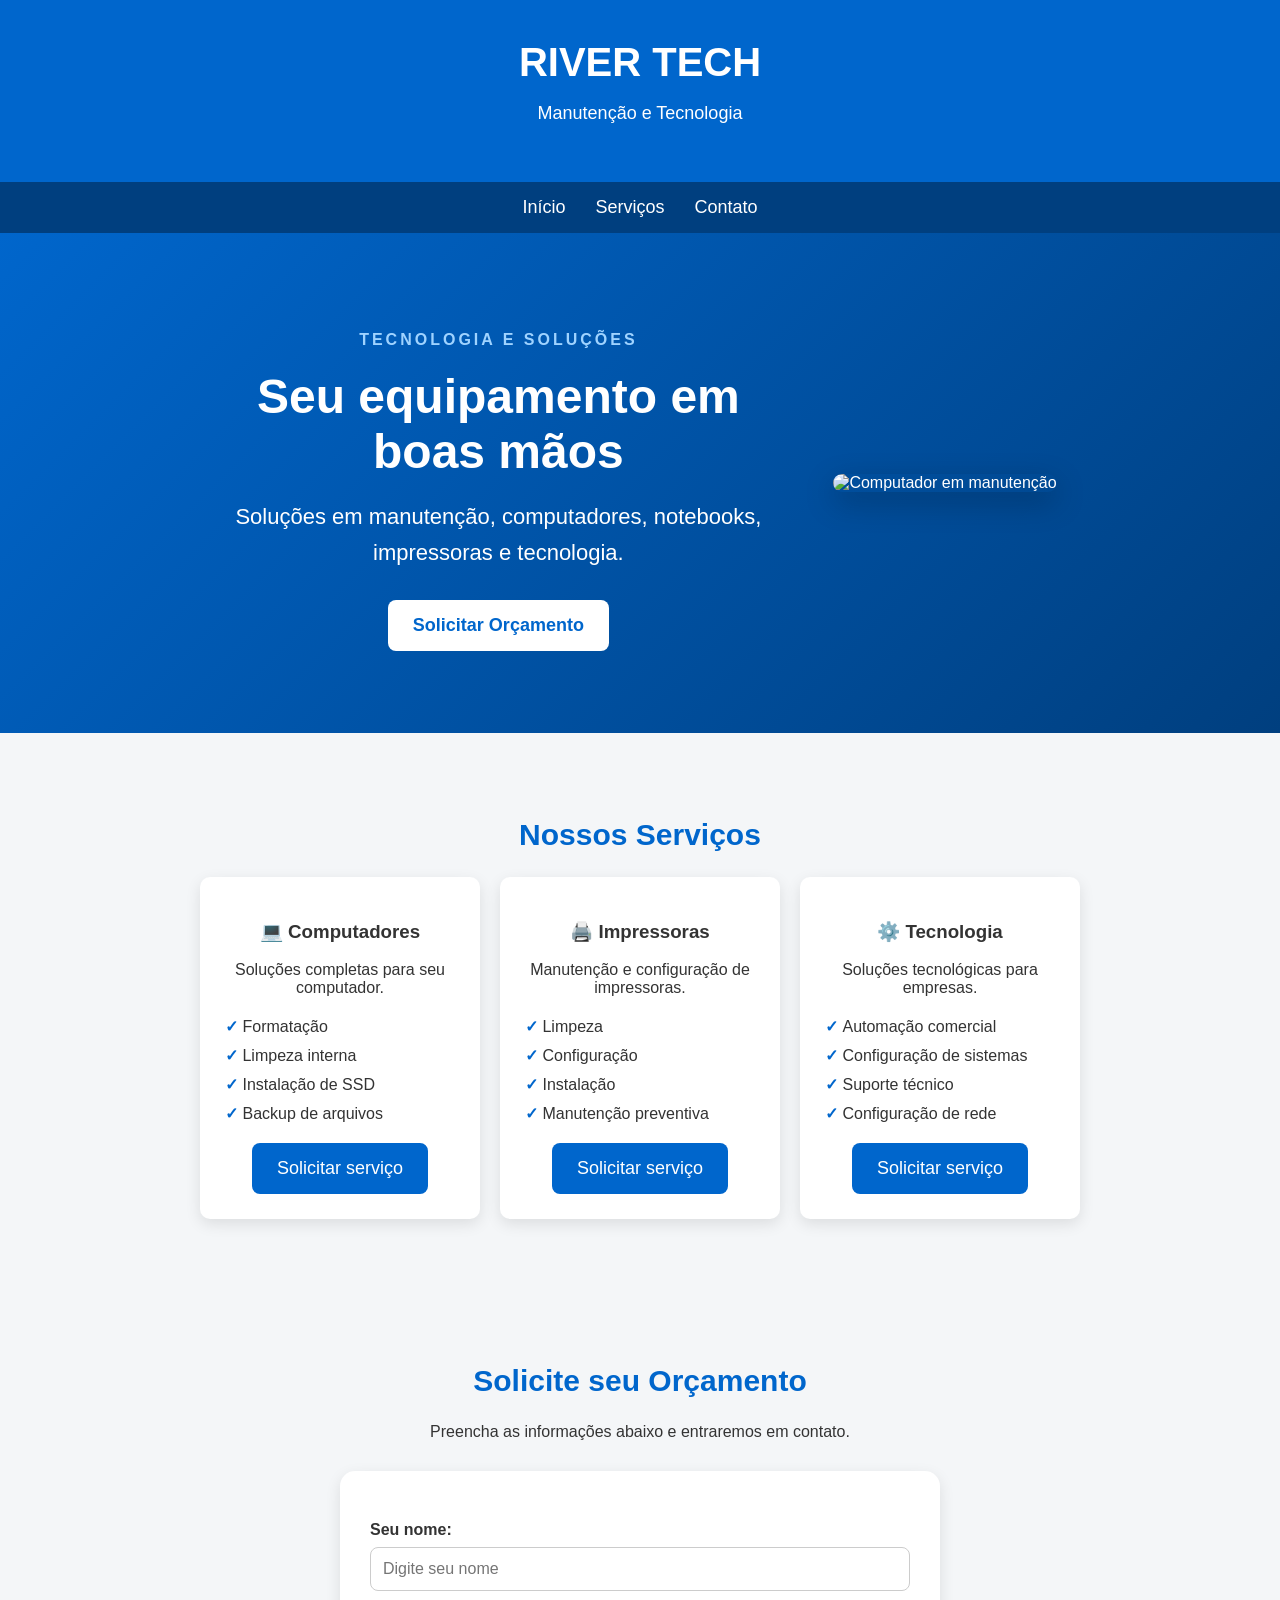
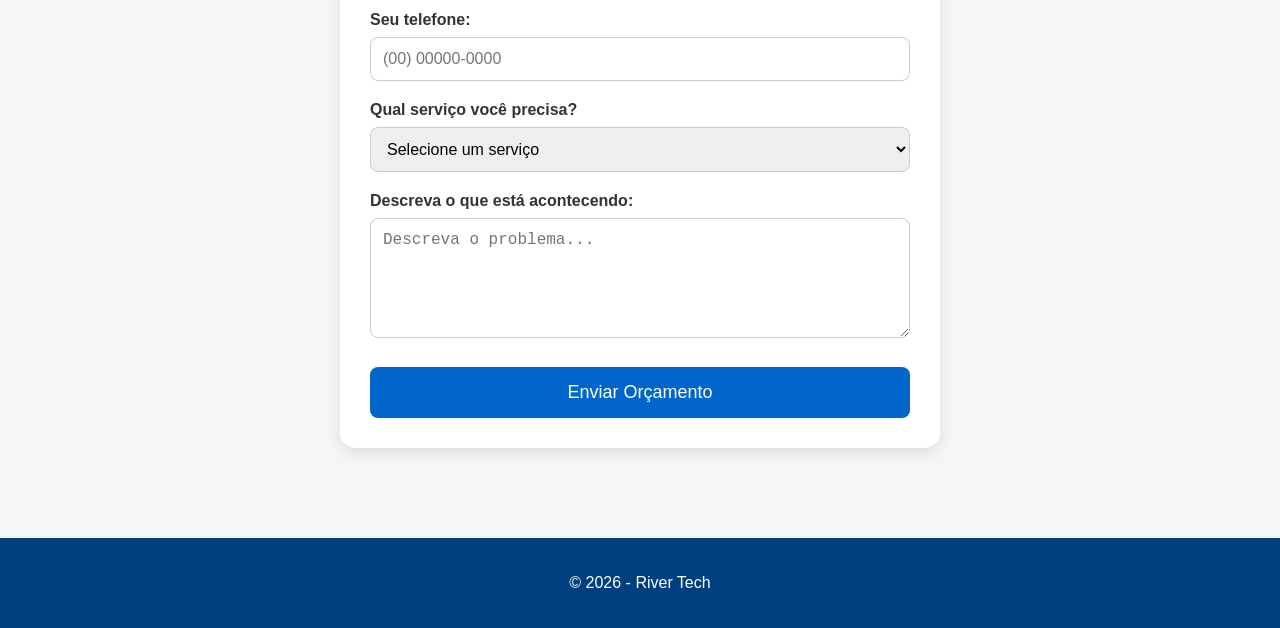
==== index.html @ b20f251e "Add files via upload" ====
<!DOCTYPE html>
<html lang="pt-BR">

<head>

    <meta charset="UTF-8">

    <meta
        name="viewport"
        content="width=device-width, initial-scale=1.0"
    >

    <title>River Tech</title>

    <link rel="stylesheet" href="style.css">

</head>


<body>


    <!-- =========================
         CABEÇALHO
    ========================== -->

    <header>

        <h1>RIVER TECH</h1>

        <p>Manutenção e Tecnologia</p>

    </header>


    <!-- =========================
         MENU
    ========================== -->

    <nav>

        <button
            id="botaoMenu"
            class="botao-menu"
            aria-label="Abrir ou fechar menu"
            aria-expanded="false"
        >

            <span></span>
            <span></span>
            <span></span>

        </button>


        <div
            id="linksMenu"
            class="links-menu"
        >

            <a href="#inicio">
                Início
            </a>

            <a href="#servicos">
                Serviços
            </a>

            <a href="#contato">
                Contato
            </a>

        </div>

    </nav>


    <!-- =========================
         CONTEÚDO PRINCIPAL
    ========================== -->

    <main>


        <!-- =========================
             SEÇÃO INICIAL
        ========================== -->

        <section
            id="inicio"
            class="hero"
        >

            <div class="hero-conteudo">


                <!-- TEXTO -->

                <div class="hero-texto-area">

                    <p class="destaque">

                        TECNOLOGIA E SOLUÇÕES

                    </p>


                    <h2>

                        Seu equipamento em boas mãos

                    </h2>


                    <p class="hero-texto">

                        Soluções em manutenção,
                        computadores, notebooks,
                        impressoras e tecnologia.

                    </p>


                    <button
                        onclick="irParaOrcamento()"
                    >

                        Solicitar Orçamento

                    </button>

                </div>


                <!-- IMAGEM -->

                <div class="hero-imagem">

                    <img
                        src="imagens/computador.jpg"
                        alt="Computador em manutenção"
                    >

                </div>


            </div>

        </section>


        <!-- =========================
             SERVIÇOS
        ========================== -->

        <section id="servicos">

            <h2>Nossos Serviços</h2>


            <div class="servicos">


                <!-- COMPUTADORES -->

                <div class="card animar atraso-1">

    <h3>
        💻 Computadores
    </h3>

    <p>
        Soluções completas para seu computador.
    </p>


    <ul class="lista-servicos">

        <li>Formatação</li>

        <li>Limpeza interna</li>

        <li>Instalação de SSD</li>

        <li>Backup de arquivos</li>

    </ul>


    <button onclick="selecionarServico('Manutenção de Computador')">

        Solicitar serviço

    </button>

</div>


                <!-- IMPRESSORAS -->

                <div class="card animar atraso-2">

    <h3>
        🖨️ Impressoras
    </h3>

    <p>
        Manutenção e configuração de impressoras.
    </p>


    <ul class="lista-servicos">

        <li>Limpeza</li>

        <li>Configuração</li>

        <li>Instalação</li>

        <li>Manutenção preventiva</li>

    </ul>


    <button onclick="selecionarServico('Manutenção de Impressora')">

        Solicitar serviço

    </button>

</div>


                <!-- TECNOLOGIA -->

               <div class="card animar atraso-3">

    <h3>
        ⚙️ Tecnologia
    </h3>

    <p>
        Soluções tecnológicas para empresas.
    </p>


    <ul class="lista-servicos">

        <li>Automação comercial</li>

        <li>Configuração de sistemas</li>

        <li>Suporte técnico</li>

        <li>Configuração de rede</li>

    </ul>


    <button onclick="selecionarServico('Outro')">

        Solicitar serviço

    </button>

</div>


        </section>


        <!-- =========================
             FORMULÁRIO DE ORÇAMENTO
        ========================== -->

        <section id="contato">


            <h2>

                Solicite seu Orçamento

            </h2>


            <p>

                Preencha as informações abaixo
                e entraremos em contato.

            </p>


            <form id="formularioOrcamento">


                <!-- NOME -->

                <label for="nome">

                    Seu nome:

                </label>


                <input
                    type="text"
                    id="nome"
                    name="nome"
                    placeholder="Digite seu nome"
                    required
                >


                <!-- TELEFONE -->

                <label for="telefone">

                    Seu telefone:

                </label>


                <input
                    type="tel"
                    id="telefone"
                    name="telefone"
                    placeholder="(00) 00000-0000"
                    required
                >


                <!-- SERVIÇO -->

                <label for="servico">

                    Qual serviço você precisa?

                </label>


                <select
                    id="servico"
                    name="servico"
                    required
                >

                    <option value="">

                        Selecione um serviço

                    </option>

                    <option>

                        Manutenção de Computador

                    </option>

                    <option>

                        Manutenção de Notebook

                    </option>

                    <option>

                        Manutenção de Impressora

                    </option>

                    <option>

                        Formatação

                    </option>

                    <option>

                        Outro

                    </option>

                </select>


                <!-- DESCRIÇÃO -->

                <label for="problema">

                    Descreva o que está acontecendo:

                </label>


                <textarea
                    id="problema"
                    name="problema"
                    placeholder="Descreva o problema..."
                    required
                ></textarea>


                <!-- BOTÃO -->

                <button type="submit">

                    Enviar Orçamento

                </button>


            </form>


            <!-- RESULTADO -->

            <div id="resultadoFormulario"></div>


        </section>


    </main>


    <!-- =========================
         RODAPÉ
    ========================== -->

    <footer>

        <p>

            © 2026 - River Tech

        </p>

    </footer>


    <!-- JAVASCRIPT -->

    <script src="script.js"></script>


</body>

</html>
---- style.css ----
/* =========================
   CONFIGURAÇÕES GERAIS
========================= */

* {
    box-sizing: border-box;
}


html {
    scroll-behavior: smooth;
}


body {
    margin: 0;

    font-family: Arial, sans-serif;

    background-color: #f4f6f8;

    color: #333;

    text-align: center;
}


/* =========================
   CABEÇALHO
========================= */

header {

    background-color: #0066cc;

    color: white;

    padding: 40px 20px;

}


header h1 {

    margin: 0;

    font-size: 40px;

}


header p {

    font-size: 18px;

}


/* =========================
   MENU
========================= */

nav {

    background-color: #003f7f;

    padding: 15px;

}


.links-menu {

    display: flex;

    justify-content: center;

    gap: 30px;

}


nav a {

    color: white;

    text-decoration: none;

    font-size: 18px;

}


nav a:hover {

    color: #9fd3ff;

}


/* BOTÃO DO MENU HAMBÚRGUER */

.botao-menu {

    display: none;

    background: transparent;

    border: none;

    cursor: pointer;

    padding: 10px;

}


/* TRÊS LINHAS DO MENU */

.botao-menu span {

    display: block;

    width: 30px;

    height: 3px;

    background-color: white;

    margin: 6px 0;

    transition: 0.3s;

}


/* =========================
   HERO - ÁREA INICIAL
========================= */

.hero {

    min-height: 500px;

    display: flex;

    align-items: center;

    justify-content: center;

    background: linear-gradient(
        135deg,
        #0066cc,
        #003f7f
    );

    color: white;

    padding: 60px 20px;

}


.hero-conteudo {

    width: 100%;

    max-width: 1100px;

    display: flex;

    align-items: center;

    justify-content: center;

    gap: 60px;

}


.hero-texto-area {

    max-width: 550px;

}


/* TEXTO PEQUENO */

.destaque {

    color: #9fd3ff;

    font-weight: bold;

    letter-spacing: 3px;

}


/* TÍTULO PRINCIPAL */

.hero h2 {

    color: white;

    font-size: 48px;

    margin: 20px 0;

}


/* DESCRIÇÃO */

.hero-texto {

    font-size: 22px;

    max-width: 600px;

    margin: 20px auto 30px;

    line-height: 1.6;

}


/* IMAGEM */

.hero-imagem img {

    width: 100%;

    max-width: 450px;

    border-radius: 20px;

    box-shadow: 0 10px 30px rgba(0,0,0,0.25);

}


/* =========================
   BOTÕES
========================= */

button {

    background-color: #0066cc;

    color: white;

    border: none;

    padding: 15px 25px;

    border-radius: 8px;

    font-size: 18px;

    cursor: pointer;

    transition: 0.3s;

}


button:hover {

    background-color: #004c99;

}


/* BOTÃO DA ÁREA HERO */

.hero button {

    background-color: white;

    color: #0066cc;

    font-weight: bold;

}


.hero button:hover {

    background-color: #dceeff;

    transform: scale(1.05);

}


/* =========================
   SEÇÕES
========================= */

section {

    padding: 60px 20px;

}


h2 {

    color: #0066cc;

    font-size: 30px;

}


/* =========================
   SERVIÇOS
========================= */

.servicos {

    display: flex;

    justify-content: center;

    gap: 20px;

    flex-wrap: wrap;

}


.card {

    background-color: white;

    width: 280px;

    padding: 25px;

    border-radius: 10px;

    box-shadow: 0 5px 15px rgba(0,0,0,0.1);

    transition: 0.3s;

    cursor: pointer;

}
.card:hover {

    transform: translateY(-10px);

    box-shadow: 0 15px 30px rgba(0,0,0,0.2);

}
/* =========================
   LISTA DE SERVIÇOS
========================= */

.lista-servicos {

    list-style: none;

    padding: 0;

    margin: 20px 0;

    text-align: left;

}


.lista-servicos li {

    margin: 10px 0;

}


.lista-servicos li::before {

    content: "✓ ";

    color: #0066cc;

    font-weight: bold;

}

/* =========================
   FORMULÁRIO
========================= */

form {

    background-color: white;

    max-width: 600px;

    margin: 30px auto;

    padding: 30px;

    border-radius: 15px;

    text-align: left;

    box-shadow: 0 5px 15px rgba(0,0,0,0.1);

}


form label {

    display: block;

    margin-top: 20px;

    margin-bottom: 8px;

    font-weight: bold;

}


form input,
form select,
form textarea {

    width: 100%;

    padding: 12px;

    font-size: 16px;

    border: 1px solid #ccc;

    border-radius: 8px;

}


form textarea {

    min-height: 120px;

    resize: vertical;

}


form button {

    width: 100%;

    margin-top: 25px;

}


/* =========================
   RESULTADO DO FORMULÁRIO
========================= */

#resultadoFormulario {

    margin-top: 20px;

    font-size: 18px;

    font-weight: bold;

    color: green;

}


/* =========================
   RODAPÉ
========================= */

footer {

    background-color: #003f7f;

    color: white;

    padding: 20px;

}
/* =========================
   ANIMAÇÕES
========================= */

@keyframes aparecerTexto {

    from {

        opacity: 0;

        transform: translateY(40px);

    }


    to {

        opacity: 1;

        transform: translateY(0);

    }

}


@keyframes aparecerImagem {

    from {

        opacity: 0;

        transform: translateX(40px);

    }


    to {

        opacity: 1;

        transform: translateX(0);

    }

}


/* ANIMAÇÃO DO TEXTO */

.hero-texto-area {

    animation: aparecerTexto 3s ease-out;

}


/* ANIMAÇÃO DA IMAGEM */

.hero-imagem {

    animation: aparecerImagem 1.2s ease-out;

}
/* =========================
   ANIMAÇÃO AO ROLAR A PÁGINA
========================= */

.animar {

    opacity: 0;

    transform: translateY(50px);

    transition:
        opacity 0.8s ease,
        transform 0.8s ease;

}


.animar.aparecer {

    opacity: 1;

    transform: translateY(0);

}
/* =========================
   ATRASO ENTRE OS CARDS
========================= */

.atraso-1 {

    transition-delay: 0s;

}


.atraso-2 {

    transition-delay: 1s;

}


.atraso-3 {

    transition-delay: 2s;

}
/* =========================
   RESPONSIVIDADE - CELULAR
========================= */

@media (max-width: 768px) {


    /* CABEÇALHO */

    header {

        padding: 30px 15px;

    }


    header h1 {

        font-size: 32px;

    }


    /* MENU */

    nav {

        position: relative;

        padding: 10px;

    }


    .botao-menu {

        display: block;

        margin: auto;

    }


    .links-menu {

        display: none;

        flex-direction: column;

        gap: 0;

        width: 100%;

    }


    .links-menu.ativo {

        display: flex;

    }


    .links-menu a {

        padding: 15px;

        border-top: 1px solid rgba(255,255,255,0.2);

    }


    /* TRANSFORMA ☰ EM X */

    .botao-menu.ativo span:nth-child(1) {

        transform: rotate(45deg)
                   translate(6px, 6px);

    }


    .botao-menu.ativo span:nth-child(2) {

        opacity: 0;

    }


    .botao-menu.ativo span:nth-child(3) {

        transform: rotate(-45deg)
                   translate(6px, -6px);

    }


    /* HERO */

    .hero {

        min-height: 450px;

        padding: 40px 20px;

    }


    .hero-conteudo {

        flex-direction: column;

        gap: 30px;

    }


    .hero h2 {

        font-size: 36px;

    }


    .hero-texto {

        font-size: 18px;

    }


    .destaque {

        font-size: 12px;

    }


    .hero-imagem img {

        max-width: 350px;

    }


    /* SEÇÕES */

    section {

        padding: 40px 15px;

    }


    h2 {

        font-size: 26px;

    }


    /* SERVIÇOS */

    .servicos {

        flex-direction: column;

        align-items: center;

    }


    .card {

        width: 100%;

        max-width: 400px;

    }


    /* FORMULÁRIO */

    form {

        padding: 20px;

        width: 100%;

    }

}
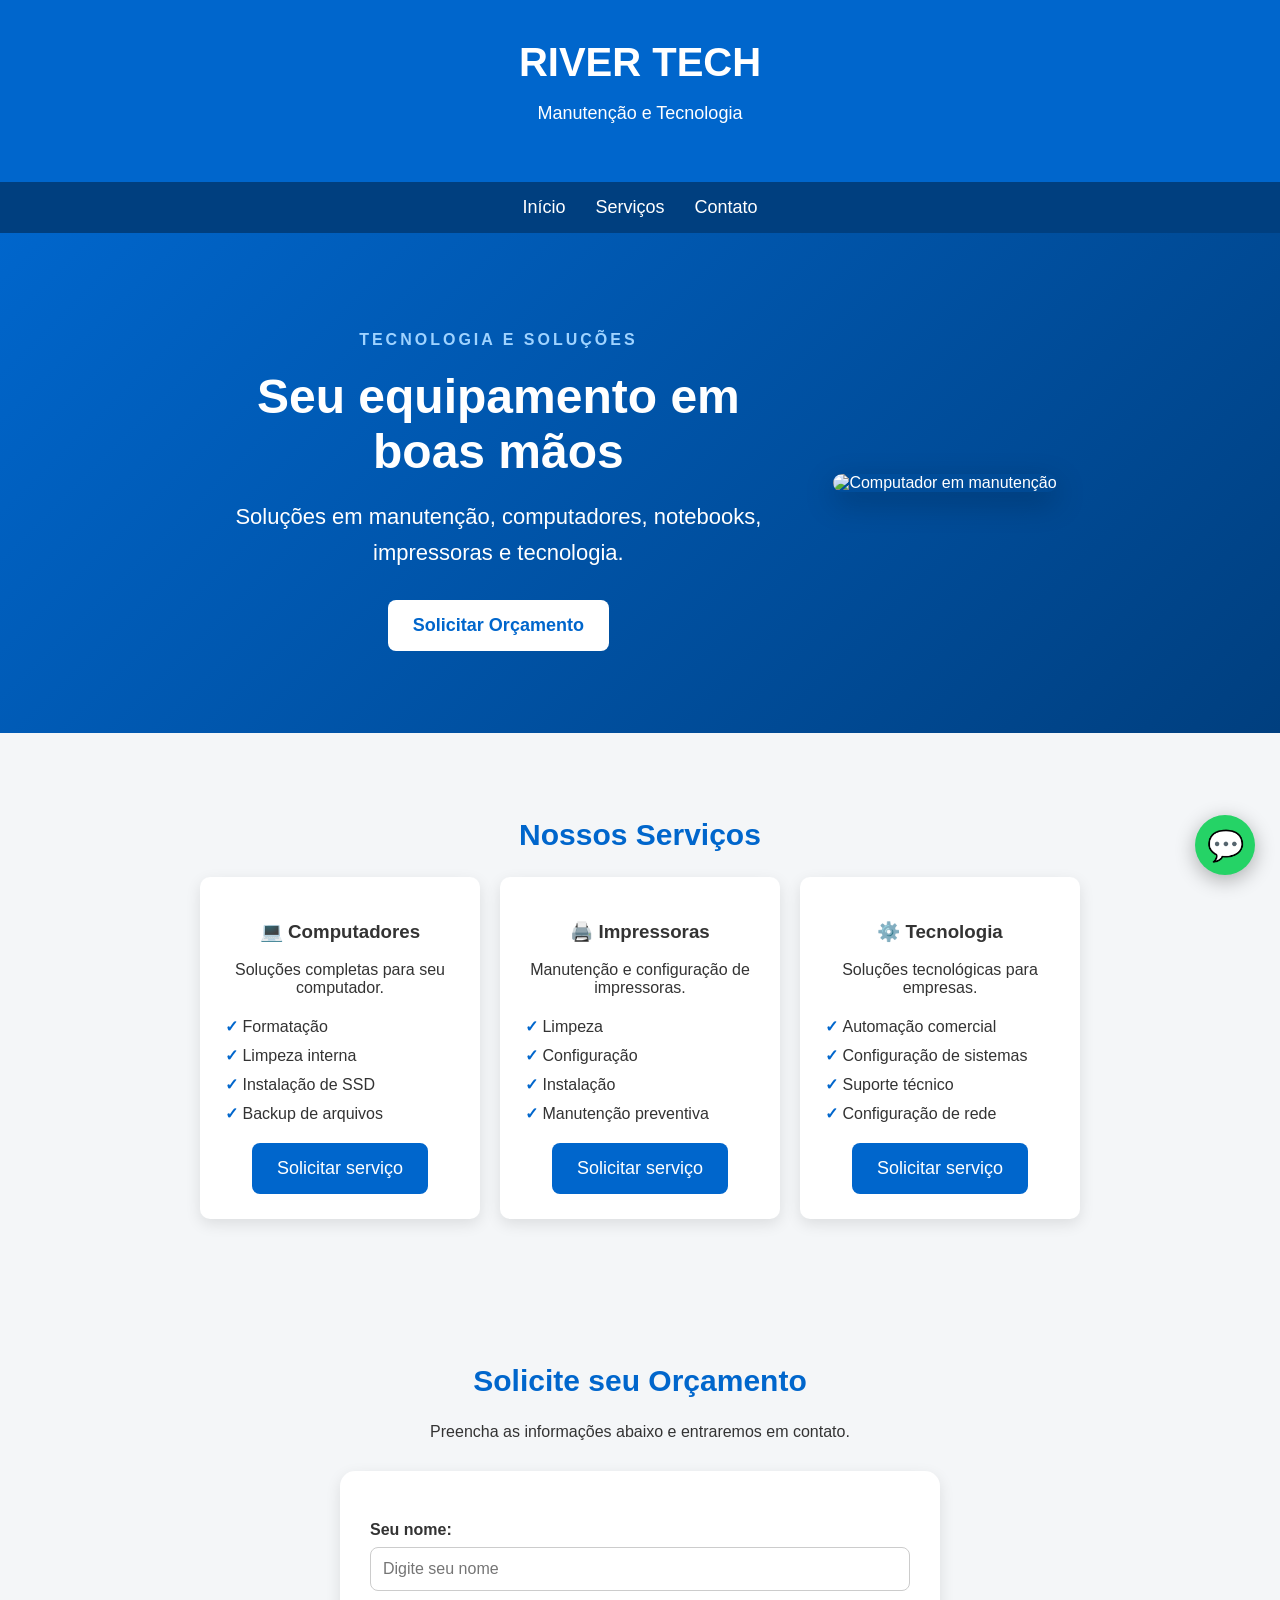
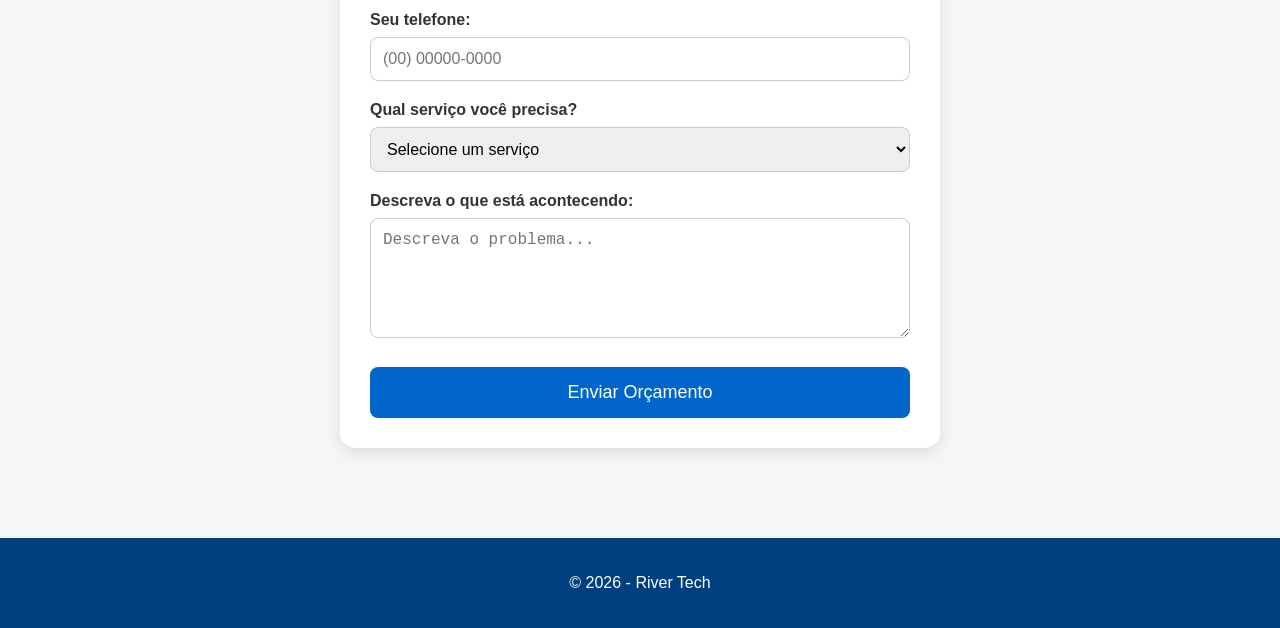
==== commit 02b587fe: "Add files via upload" ====
--- a/index.html
+++ b/index.html
@@ -443,7 +443,16 @@
 
     <script src="script.js"></script>
 
-
+<!-- BOTÃO FLUTUANTE DO WHATSAPP -->
+
+<a
+    href="https://wa.me/5582981833162"
+    class="whatsapp-flutuante"
+    target="_blank"
+    aria-label="Falar com a River Tech pelo WhatsApp"
+>
+    💬
+</a>
 </body>
 
 </html>
--- a/style.css
+++ b/style.css
@@ -606,6 +606,50 @@
    RESPONSIVIDADE - CELULAR
 ========================= */
 
+/* =========================
+   WHATSAPP FLUTUANTE
+========================= */
+
+.whatsapp-flutuante {
+
+    position: fixed;
+
+    bottom: 25px;
+
+    right: 25px;
+
+    width: 60px;
+
+    height: 60px;
+
+    display: flex;
+
+    align-items: center;
+
+    justify-content: center;
+
+    background-color: #25d366;
+
+    color: white;
+
+    text-decoration: none;
+
+    font-size: 30px;
+
+    border-radius: 50%;
+
+    box-shadow: 0 5px 20px rgba(0,0,0,0.3);
+
+    transition: 0.3s;
+
+    z-index: 1000;
+
+}
+.whatsapp-flutuante:hover {
+
+    transform: scale(1.1);
+
+}
 @media (max-width: 768px) {
 
 
@@ -792,5 +836,18 @@
         width: 100%;
 
     }
+    .whatsapp-flutuante {
+
+    width: 55px;
+
+    height: 55px;
+
+    bottom: 20px;
+
+    right: 20px;
+
+    font-size: 26px;
+
+}
 
 }
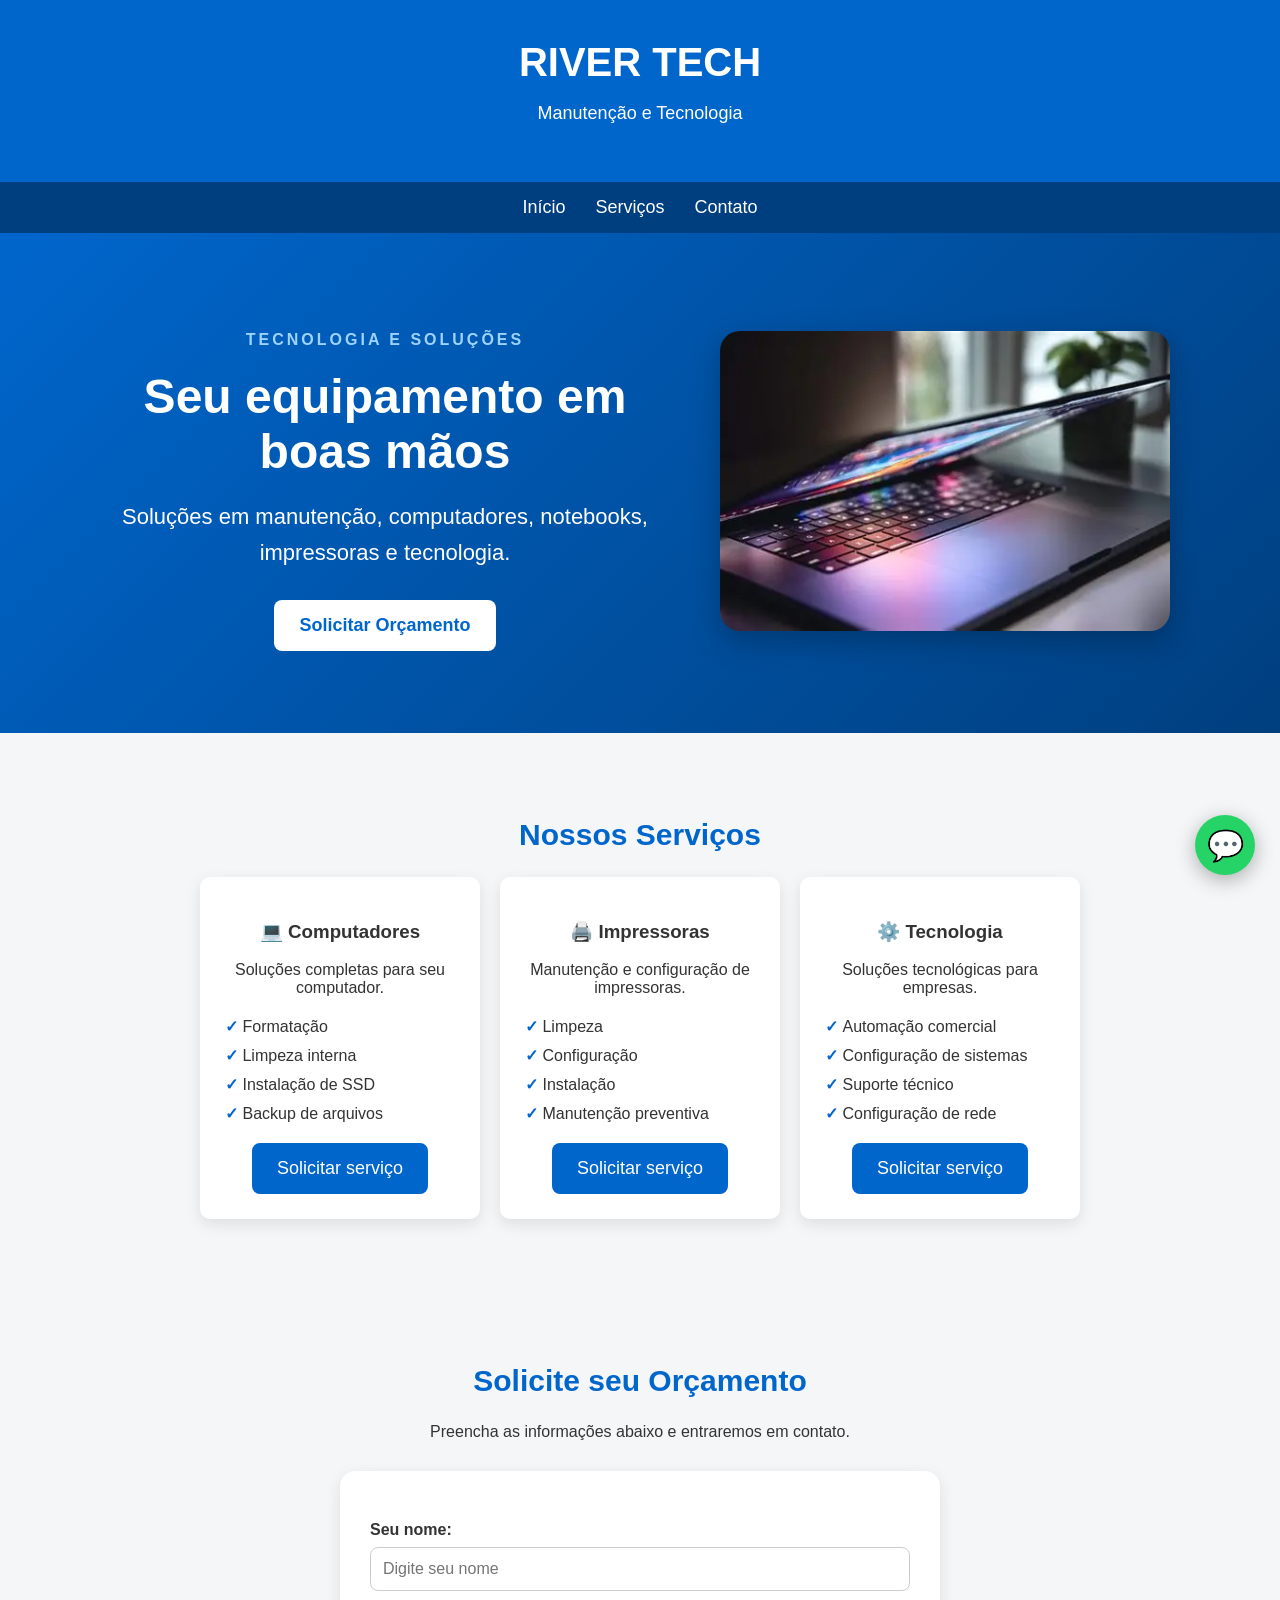
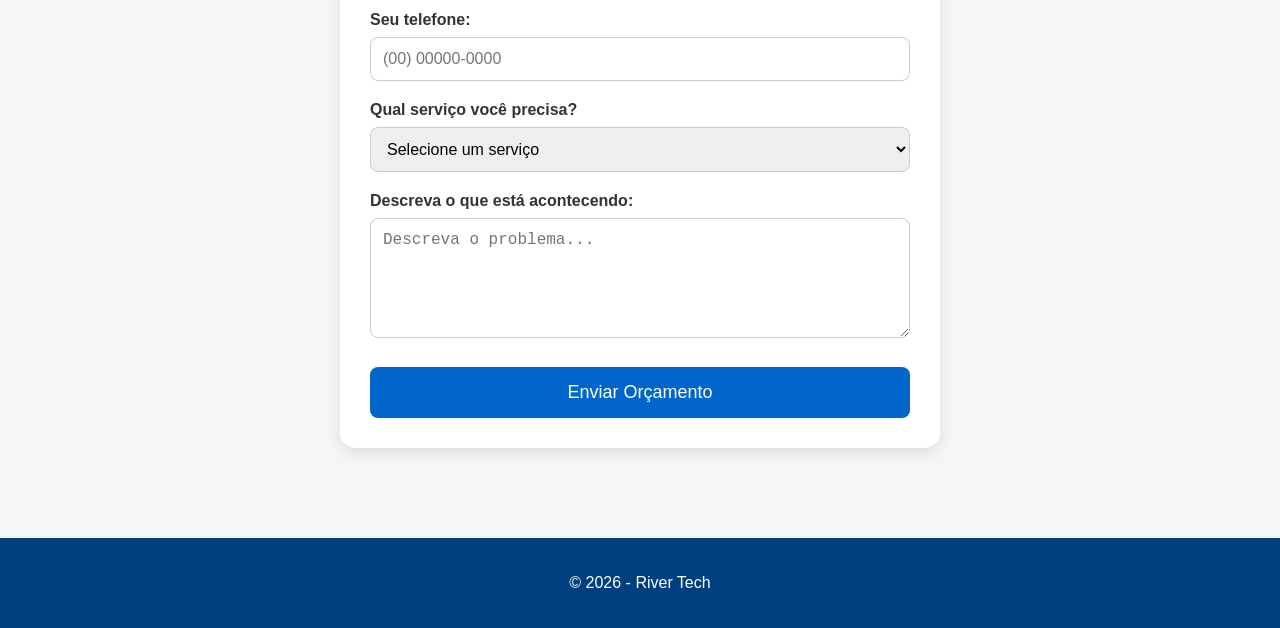
==== commit 62995fab: "Atualização do site" ====
--- a/index.html
+++ b/index.html
@@ -1,458 +1,458 @@
-<!DOCTYPE html>
-<html lang="pt-BR">
-
-<head>
-
-    <meta charset="UTF-8">
-
-    <meta
-        name="viewport"
-        content="width=device-width, initial-scale=1.0"
-    >
-
-    <title>River Tech</title>
-
-    <link rel="stylesheet" href="style.css">
-
-</head>
-
-
-<body>
-
-
-    <!-- =========================
-         CABEÇALHO
-    ========================== -->
-
-    <header>
-
-        <h1>RIVER TECH</h1>
-
-        <p>Manutenção e Tecnologia</p>
-
-    </header>
-
-
-    <!-- =========================
-         MENU
-    ========================== -->
-
-    <nav>
-
-        <button
-            id="botaoMenu"
-            class="botao-menu"
-            aria-label="Abrir ou fechar menu"
-            aria-expanded="false"
-        >
-
-            <span></span>
-            <span></span>
-            <span></span>
-
-        </button>
-
-
-        <div
-            id="linksMenu"
-            class="links-menu"
-        >
-
-            <a href="#inicio">
-                Início
-            </a>
-
-            <a href="#servicos">
-                Serviços
-            </a>
-
-            <a href="#contato">
-                Contato
-            </a>
-
-        </div>
-
-    </nav>
-
-
-    <!-- =========================
-         CONTEÚDO PRINCIPAL
-    ========================== -->
-
-    <main>
-
-
-        <!-- =========================
-             SEÇÃO INICIAL
-        ========================== -->
-
-        <section
-            id="inicio"
-            class="hero"
-        >
-
-            <div class="hero-conteudo">
-
-
-                <!-- TEXTO -->
-
-                <div class="hero-texto-area">
-
-                    <p class="destaque">
-
-                        TECNOLOGIA E SOLUÇÕES
-
-                    </p>
-
-
-                    <h2>
-
-                        Seu equipamento em boas mãos
-
-                    </h2>
-
-
-                    <p class="hero-texto">
-
-                        Soluções em manutenção,
-                        computadores, notebooks,
-                        impressoras e tecnologia.
-
-                    </p>
-
-
-                    <button
-                        onclick="irParaOrcamento()"
-                    >
-
-                        Solicitar Orçamento
-
-                    </button>
-
-                </div>
-
-
-                <!-- IMAGEM -->
-
-                <div class="hero-imagem">
-
-                    <img
-                        src="imagens/computador.jpg"
-                        alt="Computador em manutenção"
-                    >
-
-                </div>
-
-
-            </div>
-
-        </section>
-
-
-        <!-- =========================
-             SERVIÇOS
-        ========================== -->
-
-        <section id="servicos">
-
-            <h2>Nossos Serviços</h2>
-
-
-            <div class="servicos">
-
-
-                <!-- COMPUTADORES -->
-
-                <div class="card animar atraso-1">
-
-    <h3>
-        💻 Computadores
-    </h3>
-
-    <p>
-        Soluções completas para seu computador.
-    </p>
-
-
-    <ul class="lista-servicos">
-
-        <li>Formatação</li>
-
-        <li>Limpeza interna</li>
-
-        <li>Instalação de SSD</li>
-
-        <li>Backup de arquivos</li>
-
-    </ul>
-
-
-    <button onclick="selecionarServico('Manutenção de Computador')">
-
-        Solicitar serviço
-
-    </button>
-
-</div>
-
-
-                <!-- IMPRESSORAS -->
-
-                <div class="card animar atraso-2">
-
-    <h3>
-        🖨️ Impressoras
-    </h3>
-
-    <p>
-        Manutenção e configuração de impressoras.
-    </p>
-
-
-    <ul class="lista-servicos">
-
-        <li>Limpeza</li>
-
-        <li>Configuração</li>
-
-        <li>Instalação</li>
-
-        <li>Manutenção preventiva</li>
-
-    </ul>
-
-
-    <button onclick="selecionarServico('Manutenção de Impressora')">
-
-        Solicitar serviço
-
-    </button>
-
-</div>
-
-
-                <!-- TECNOLOGIA -->
-
-               <div class="card animar atraso-3">
-
-    <h3>
-        ⚙️ Tecnologia
-    </h3>
-
-    <p>
-        Soluções tecnológicas para empresas.
-    </p>
-
-
-    <ul class="lista-servicos">
-
-        <li>Automação comercial</li>
-
-        <li>Configuração de sistemas</li>
-
-        <li>Suporte técnico</li>
-
-        <li>Configuração de rede</li>
-
-    </ul>
-
-
-    <button onclick="selecionarServico('Outro')">
-
-        Solicitar serviço
-
-    </button>
-
-</div>
-
-
-        </section>
-
-
-        <!-- =========================
-             FORMULÁRIO DE ORÇAMENTO
-        ========================== -->
-
-        <section id="contato">
-
-
-            <h2>
-
-                Solicite seu Orçamento
-
-            </h2>
-
-
-            <p>
-
-                Preencha as informações abaixo
-                e entraremos em contato.
-
-            </p>
-
-
-            <form id="formularioOrcamento">
-
-
-                <!-- NOME -->
-
-                <label for="nome">
-
-                    Seu nome:
-
-                </label>
-
-
-                <input
-                    type="text"
-                    id="nome"
-                    name="nome"
-                    placeholder="Digite seu nome"
-                    required
-                >
-
-
-                <!-- TELEFONE -->
-
-                <label for="telefone">
-
-                    Seu telefone:
-
-                </label>
-
-
-                <input
-                    type="tel"
-                    id="telefone"
-                    name="telefone"
-                    placeholder="(00) 00000-0000"
-                    required
-                >
-
-
-                <!-- SERVIÇO -->
-
-                <label for="servico">
-
-                    Qual serviço você precisa?
-
-                </label>
-
-
-                <select
-                    id="servico"
-                    name="servico"
-                    required
-                >
-
-                    <option value="">
-
-                        Selecione um serviço
-
-                    </option>
-
-                    <option>
-
-                        Manutenção de Computador
-
-                    </option>
-
-                    <option>
-
-                        Manutenção de Notebook
-
-                    </option>
-
-                    <option>
-
-                        Manutenção de Impressora
-
-                    </option>
-
-                    <option>
-
-                        Formatação
-
-                    </option>
-
-                    <option>
-
-                        Outro
-
-                    </option>
-
-                </select>
-
-
-                <!-- DESCRIÇÃO -->
-
-                <label for="problema">
-
-                    Descreva o que está acontecendo:
-
-                </label>
-
-
-                <textarea
-                    id="problema"
-                    name="problema"
-                    placeholder="Descreva o problema..."
-                    required
-                ></textarea>
-
-
-                <!-- BOTÃO -->
-
-                <button type="submit">
-
-                    Enviar Orçamento
-
-                </button>
-
-
-            </form>
-
-
-            <!-- RESULTADO -->
-
-            <div id="resultadoFormulario"></div>
-
-
-        </section>
-
-
-    </main>
-
-
-    <!-- =========================
-         RODAPÉ
-    ========================== -->
-
-    <footer>
-
-        <p>
-
-            © 2026 - River Tech
-
-        </p>
-
-    </footer>
-
-
-    <!-- JAVASCRIPT -->
-
-    <script src="script.js"></script>
-
-<!-- BOTÃO FLUTUANTE DO WHATSAPP -->
-
-<a
-    href="https://wa.me/5582981833162"
-    class="whatsapp-flutuante"
-    target="_blank"
-    aria-label="Falar com a River Tech pelo WhatsApp"
->
-    💬
-</a>
-</body>
-
+<!DOCTYPE html>
+<html lang="pt-BR">
+
+<head>
+
+    <meta charset="UTF-8">
+
+    <meta
+        name="viewport"
+        content="width=device-width, initial-scale=1.0"
+    >
+
+    <title>River Tech</title>
+
+    <link rel="stylesheet" href="style.css">
+
+</head>
+
+
+<body>
+
+
+    <!-- =========================
+         CABEÇALHO
+    ========================== -->
+
+    <header>
+
+        <h1>RIVER TECH</h1>
+
+        <p>Manutenção e Tecnologia</p>
+
+    </header>
+
+
+    <!-- =========================
+         MENU
+    ========================== -->
+
+    <nav>
+
+        <button
+            id="botaoMenu"
+            class="botao-menu"
+            aria-label="Abrir ou fechar menu"
+            aria-expanded="false"
+        >
+
+            <span></span>
+            <span></span>
+            <span></span>
+
+        </button>
+
+
+        <div
+            id="linksMenu"
+            class="links-menu"
+        >
+
+            <a href="#inicio">
+                Início
+            </a>
+
+            <a href="#servicos">
+                Serviços
+            </a>
+
+            <a href="#contato">
+                Contato
+            </a>
+
+        </div>
+
+    </nav>
+
+
+    <!-- =========================
+         CONTEÚDO PRINCIPAL
+    ========================== -->
+
+    <main>
+
+
+        <!-- =========================
+             SEÇÃO INICIAL
+        ========================== -->
+
+        <section
+            id="inicio"
+            class="hero"
+        >
+
+            <div class="hero-conteudo">
+
+
+                <!-- TEXTO -->
+
+                <div class="hero-texto-area">
+
+                    <p class="destaque">
+
+                        TECNOLOGIA E SOLUÇÕES
+
+                    </p>
+
+
+                    <h2>
+
+                        Seu equipamento em boas mãos
+
+                    </h2>
+
+
+                    <p class="hero-texto">
+
+                        Soluções em manutenção,
+                        computadores, notebooks,
+                        impressoras e tecnologia.
+
+                    </p>
+
+
+                    <button
+                        onclick="irParaOrcamento()"
+                    >
+
+                        Solicitar Orçamento
+
+                    </button>
+
+                </div>
+
+
+                <!-- IMAGEM -->
+
+                <div class="hero-imagem">
+
+                    <img
+                        src="imagens/computador.jpg"
+                        alt="Computador em manutenção"
+                    >
+
+                </div>
+
+
+            </div>
+
+        </section>
+
+
+        <!-- =========================
+             SERVIÇOS
+        ========================== -->
+
+        <section id="servicos">
+
+            <h2>Nossos Serviços</h2>
+
+
+            <div class="servicos">
+
+
+                <!-- COMPUTADORES -->
+
+                <div class="card animar atraso-1">
+
+    <h3>
+        💻 Computadores
+    </h3>
+
+    <p>
+        Soluções completas para seu computador.
+    </p>
+
+
+    <ul class="lista-servicos">
+
+        <li>Formatação</li>
+
+        <li>Limpeza interna</li>
+
+        <li>Instalação de SSD</li>
+
+        <li>Backup de arquivos</li>
+
+    </ul>
+
+
+    <button onclick="selecionarServico('Manutenção de Computador')">
+
+        Solicitar serviço
+
+    </button>
+
+</div>
+
+
+                <!-- IMPRESSORAS -->
+
+                <div class="card animar atraso-2">
+
+    <h3>
+        🖨️ Impressoras
+    </h3>
+
+    <p>
+        Manutenção e configuração de impressoras.
+    </p>
+
+
+    <ul class="lista-servicos">
+
+        <li>Limpeza</li>
+
+        <li>Configuração</li>
+
+        <li>Instalação</li>
+
+        <li>Manutenção preventiva</li>
+
+    </ul>
+
+
+    <button onclick="selecionarServico('Manutenção de Impressora')">
+
+        Solicitar serviço
+
+    </button>
+
+</div>
+
+
+                <!-- TECNOLOGIA -->
+
+               <div class="card animar atraso-3">
+
+    <h3>
+        ⚙️ Tecnologia
+    </h3>
+
+    <p>
+        Soluções tecnológicas para empresas.
+    </p>
+
+
+    <ul class="lista-servicos">
+
+        <li>Automação comercial</li>
+
+        <li>Configuração de sistemas</li>
+
+        <li>Suporte técnico</li>
+
+        <li>Configuração de rede</li>
+
+    </ul>
+
+
+    <button onclick="selecionarServico('Outro')">
+
+        Solicitar serviço
+
+    </button>
+
+</div>
+
+
+        </section>
+
+
+        <!-- =========================
+             FORMULÁRIO DE ORÇAMENTO
+        ========================== -->
+
+        <section id="contato">
+
+
+            <h2>
+
+                Solicite seu Orçamento
+
+            </h2>
+
+
+            <p>
+
+                Preencha as informações abaixo
+                e entraremos em contato.
+
+            </p>
+
+
+            <form id="formularioOrcamento">
+
+
+                <!-- NOME -->
+
+                <label for="nome">
+
+                    Seu nome:
+
+                </label>
+
+
+                <input
+                    type="text"
+                    id="nome"
+                    name="nome"
+                    placeholder="Digite seu nome"
+                    required
+                >
+
+
+                <!-- TELEFONE -->
+
+                <label for="telefone">
+
+                    Seu telefone:
+
+                </label>
+
+
+                <input
+                    type="tel"
+                    id="telefone"
+                    name="telefone"
+                    placeholder="(00) 00000-0000"
+                    required
+                >
+
+
+                <!-- SERVIÇO -->
+
+                <label for="servico">
+
+                    Qual serviço você precisa?
+
+                </label>
+
+
+                <select
+                    id="servico"
+                    name="servico"
+                    required
+                >
+
+                    <option value="">
+
+                        Selecione um serviço
+
+                    </option>
+
+                    <option>
+
+                        Manutenção de Computador
+
+                    </option>
+
+                    <option>
+
+                        Manutenção de Notebook
+
+                    </option>
+
+                    <option>
+
+                        Manutenção de Impressora
+
+                    </option>
+
+                    <option>
+
+                        Formatação
+
+                    </option>
+
+                    <option>
+
+                        Outro
+
+                    </option>
+
+                </select>
+
+
+                <!-- DESCRIÇÃO -->
+
+                <label for="problema">
+
+                    Descreva o que está acontecendo:
+
+                </label>
+
+
+                <textarea
+                    id="problema"
+                    name="problema"
+                    placeholder="Descreva o problema..."
+                    required
+                ></textarea>
+
+
+                <!-- BOTÃO -->
+
+                <button type="submit">
+
+                    Enviar Orçamento
+
+                </button>
+
+
+            </form>
+
+
+            <!-- RESULTADO -->
+
+            <div id="resultadoFormulario"></div>
+
+
+        </section>
+
+
+    </main>
+
+
+    <!-- =========================
+         RODAPÉ
+    ========================== -->
+
+    <footer>
+
+        <p>
+
+            © 2026 - River Tech
+
+        </p>
+
+    </footer>
+
+
+    <!-- JAVASCRIPT -->
+
+    <script src="script.js"></script>
+
+<!-- BOTÃO FLUTUANTE DO WHATSAPP -->
+
+<a
+    href="https://wa.me/5582981833162"
+    class="whatsapp-flutuante"
+    target="_blank"
+    aria-label="Falar com a River Tech pelo WhatsApp"
+>
+    💬
+</a>
+</body>
+
 </html>
--- a/style.css
+++ b/style.css
@@ -1,853 +1,853 @@
-/* =========================
-   CONFIGURAÇÕES GERAIS
-========================= */
-
-* {
-    box-sizing: border-box;
-}
-
-
-html {
-    scroll-behavior: smooth;
-}
-
-
-body {
-    margin: 0;
-
-    font-family: Arial, sans-serif;
-
-    background-color: #f4f6f8;
-
-    color: #333;
-
-    text-align: center;
-}
-
-
-/* =========================
-   CABEÇALHO
-========================= */
-
-header {
-
-    background-color: #0066cc;
-
-    color: white;
-
-    padding: 40px 20px;
-
-}
-
-
-header h1 {
-
-    margin: 0;
-
-    font-size: 40px;
-
-}
-
-
-header p {
-
-    font-size: 18px;
-
-}
-
-
-/* =========================
-   MENU
-========================= */
-
-nav {
-
-    background-color: #003f7f;
-
-    padding: 15px;
-
-}
-
-
-.links-menu {
-
-    display: flex;
-
-    justify-content: center;
-
-    gap: 30px;
-
-}
-
-
-nav a {
-
-    color: white;
-
-    text-decoration: none;
-
-    font-size: 18px;
-
-}
-
-
-nav a:hover {
-
-    color: #9fd3ff;
-
-}
-
-
-/* BOTÃO DO MENU HAMBÚRGUER */
-
-.botao-menu {
-
-    display: none;
-
-    background: transparent;
-
-    border: none;
-
-    cursor: pointer;
-
-    padding: 10px;
-
-}
-
-
-/* TRÊS LINHAS DO MENU */
-
-.botao-menu span {
-
-    display: block;
-
-    width: 30px;
-
-    height: 3px;
-
-    background-color: white;
-
-    margin: 6px 0;
-
-    transition: 0.3s;
-
-}
-
-
-/* =========================
-   HERO - ÁREA INICIAL
-========================= */
-
-.hero {
-
-    min-height: 500px;
-
-    display: flex;
-
-    align-items: center;
-
-    justify-content: center;
-
-    background: linear-gradient(
-        135deg,
-        #0066cc,
-        #003f7f
-    );
-
-    color: white;
-
-    padding: 60px 20px;
-
-}
-
-
-.hero-conteudo {
-
-    width: 100%;
-
-    max-width: 1100px;
-
-    display: flex;
-
-    align-items: center;
-
-    justify-content: center;
-
-    gap: 60px;
-
-}
-
-
-.hero-texto-area {
-
-    max-width: 550px;
-
-}
-
-
-/* TEXTO PEQUENO */
-
-.destaque {
-
-    color: #9fd3ff;
-
-    font-weight: bold;
-
-    letter-spacing: 3px;
-
-}
-
-
-/* TÍTULO PRINCIPAL */
-
-.hero h2 {
-
-    color: white;
-
-    font-size: 48px;
-
-    margin: 20px 0;
-
-}
-
-
-/* DESCRIÇÃO */
-
-.hero-texto {
-
-    font-size: 22px;
-
-    max-width: 600px;
-
-    margin: 20px auto 30px;
-
-    line-height: 1.6;
-
-}
-
-
-/* IMAGEM */
-
-.hero-imagem img {
-
-    width: 100%;
-
-    max-width: 450px;
-
-    border-radius: 20px;
-
-    box-shadow: 0 10px 30px rgba(0,0,0,0.25);
-
-}
-
-
-/* =========================
-   BOTÕES
-========================= */
-
-button {
-
-    background-color: #0066cc;
-
-    color: white;
-
-    border: none;
-
-    padding: 15px 25px;
-
-    border-radius: 8px;
-
-    font-size: 18px;
-
-    cursor: pointer;
-
-    transition: 0.3s;
-
-}
-
-
-button:hover {
-
-    background-color: #004c99;
-
-}
-
-
-/* BOTÃO DA ÁREA HERO */
-
-.hero button {
-
-    background-color: white;
-
-    color: #0066cc;
-
-    font-weight: bold;
-
-}
-
-
-.hero button:hover {
-
-    background-color: #dceeff;
-
-    transform: scale(1.05);
-
-}
-
-
-/* =========================
-   SEÇÕES
-========================= */
-
-section {
-
-    padding: 60px 20px;
-
-}
-
-
-h2 {
-
-    color: #0066cc;
-
-    font-size: 30px;
-
-}
-
-
-/* =========================
-   SERVIÇOS
-========================= */
-
-.servicos {
-
-    display: flex;
-
-    justify-content: center;
-
-    gap: 20px;
-
-    flex-wrap: wrap;
-
-}
-
-
-.card {
-
-    background-color: white;
-
-    width: 280px;
-
-    padding: 25px;
-
-    border-radius: 10px;
-
-    box-shadow: 0 5px 15px rgba(0,0,0,0.1);
-
-    transition: 0.3s;
-
-    cursor: pointer;
-
-}
-.card:hover {
-
-    transform: translateY(-10px);
-
-    box-shadow: 0 15px 30px rgba(0,0,0,0.2);
-
-}
-/* =========================
-   LISTA DE SERVIÇOS
-========================= */
-
-.lista-servicos {
-
-    list-style: none;
-
-    padding: 0;
-
-    margin: 20px 0;
-
-    text-align: left;
-
-}
-
-
-.lista-servicos li {
-
-    margin: 10px 0;
-
-}
-
-
-.lista-servicos li::before {
-
-    content: "✓ ";
-
-    color: #0066cc;
-
-    font-weight: bold;
-
-}
-
-/* =========================
-   FORMULÁRIO
-========================= */
-
-form {
-
-    background-color: white;
-
-    max-width: 600px;
-
-    margin: 30px auto;
-
-    padding: 30px;
-
-    border-radius: 15px;
-
-    text-align: left;
-
-    box-shadow: 0 5px 15px rgba(0,0,0,0.1);
-
-}
-
-
-form label {
-
-    display: block;
-
-    margin-top: 20px;
-
-    margin-bottom: 8px;
-
-    font-weight: bold;
-
-}
-
-
-form input,
-form select,
-form textarea {
-
-    width: 100%;
-
-    padding: 12px;
-
-    font-size: 16px;
-
-    border: 1px solid #ccc;
-
-    border-radius: 8px;
-
-}
-
-
-form textarea {
-
-    min-height: 120px;
-
-    resize: vertical;
-
-}
-
-
-form button {
-
-    width: 100%;
-
-    margin-top: 25px;
-
-}
-
-
-/* =========================
-   RESULTADO DO FORMULÁRIO
-========================= */
-
-#resultadoFormulario {
-
-    margin-top: 20px;
-
-    font-size: 18px;
-
-    font-weight: bold;
-
-    color: green;
-
-}
-
-
-/* =========================
-   RODAPÉ
-========================= */
-
-footer {
-
-    background-color: #003f7f;
-
-    color: white;
-
-    padding: 20px;
-
-}
-/* =========================
-   ANIMAÇÕES
-========================= */
-
-@keyframes aparecerTexto {
-
-    from {
-
-        opacity: 0;
-
-        transform: translateY(40px);
-
-    }
-
-
-    to {
-
-        opacity: 1;
-
-        transform: translateY(0);
-
-    }
-
-}
-
-
-@keyframes aparecerImagem {
-
-    from {
-
-        opacity: 0;
-
-        transform: translateX(40px);
-
-    }
-
-
-    to {
-
-        opacity: 1;
-
-        transform: translateX(0);
-
-    }
-
-}
-
-
-/* ANIMAÇÃO DO TEXTO */
-
-.hero-texto-area {
-
-    animation: aparecerTexto 3s ease-out;
-
-}
-
-
-/* ANIMAÇÃO DA IMAGEM */
-
-.hero-imagem {
-
-    animation: aparecerImagem 1.2s ease-out;
-
-}
-/* =========================
-   ANIMAÇÃO AO ROLAR A PÁGINA
-========================= */
-
-.animar {
-
-    opacity: 0;
-
-    transform: translateY(50px);
-
-    transition:
-        opacity 0.8s ease,
-        transform 0.8s ease;
-
-}
-
-
-.animar.aparecer {
-
-    opacity: 1;
-
-    transform: translateY(0);
-
-}
-/* =========================
-   ATRASO ENTRE OS CARDS
-========================= */
-
-.atraso-1 {
-
-    transition-delay: 0s;
-
-}
-
-
-.atraso-2 {
-
-    transition-delay: 1s;
-
-}
-
-
-.atraso-3 {
-
-    transition-delay: 2s;
-
-}
-/* =========================
-   RESPONSIVIDADE - CELULAR
-========================= */
-
-/* =========================
-   WHATSAPP FLUTUANTE
-========================= */
-
-.whatsapp-flutuante {
-
-    position: fixed;
-
-    bottom: 25px;
-
-    right: 25px;
-
-    width: 60px;
-
-    height: 60px;
-
-    display: flex;
-
-    align-items: center;
-
-    justify-content: center;
-
-    background-color: #25d366;
-
-    color: white;
-
-    text-decoration: none;
-
-    font-size: 30px;
-
-    border-radius: 50%;
-
-    box-shadow: 0 5px 20px rgba(0,0,0,0.3);
-
-    transition: 0.3s;
-
-    z-index: 1000;
-
-}
-.whatsapp-flutuante:hover {
-
-    transform: scale(1.1);
-
-}
-@media (max-width: 768px) {
-
-
-    /* CABEÇALHO */
-
-    header {
-
-        padding: 30px 15px;
-
-    }
-
-
-    header h1 {
-
-        font-size: 32px;
-
-    }
-
-
-    /* MENU */
-
-    nav {
-
-        position: relative;
-
-        padding: 10px;
-
-    }
-
-
-    .botao-menu {
-
-        display: block;
-
-        margin: auto;
-
-    }
-
-
-    .links-menu {
-
-        display: none;
-
-        flex-direction: column;
-
-        gap: 0;
-
-        width: 100%;
-
-    }
-
-
-    .links-menu.ativo {
-
-        display: flex;
-
-    }
-
-
-    .links-menu a {
-
-        padding: 15px;
-
-        border-top: 1px solid rgba(255,255,255,0.2);
-
-    }
-
-
-    /* TRANSFORMA ☰ EM X */
-
-    .botao-menu.ativo span:nth-child(1) {
-
-        transform: rotate(45deg)
-                   translate(6px, 6px);
-
-    }
-
-
-    .botao-menu.ativo span:nth-child(2) {
-
-        opacity: 0;
-
-    }
-
-
-    .botao-menu.ativo span:nth-child(3) {
-
-        transform: rotate(-45deg)
-                   translate(6px, -6px);
-
-    }
-
-
-    /* HERO */
-
-    .hero {
-
-        min-height: 450px;
-
-        padding: 40px 20px;
-
-    }
-
-
-    .hero-conteudo {
-
-        flex-direction: column;
-
-        gap: 30px;
-
-    }
-
-
-    .hero h2 {
-
-        font-size: 36px;
-
-    }
-
-
-    .hero-texto {
-
-        font-size: 18px;
-
-    }
-
-
-    .destaque {
-
-        font-size: 12px;
-
-    }
-
-
-    .hero-imagem img {
-
-        max-width: 350px;
-
-    }
-
-
-    /* SEÇÕES */
-
-    section {
-
-        padding: 40px 15px;
-
-    }
-
-
-    h2 {
-
-        font-size: 26px;
-
-    }
-
-
-    /* SERVIÇOS */
-
-    .servicos {
-
-        flex-direction: column;
-
-        align-items: center;
-
-    }
-
-
-    .card {
-
-        width: 100%;
-
-        max-width: 400px;
-
-    }
-
-
-    /* FORMULÁRIO */
-
-    form {
-
-        padding: 20px;
-
-        width: 100%;
-
-    }
-    .whatsapp-flutuante {
-
-    width: 55px;
-
-    height: 55px;
-
-    bottom: 20px;
-
-    right: 20px;
-
-    font-size: 26px;
-
-}
-
+/* =========================
+   CONFIGURAÇÕES GERAIS
+========================= */
+
+* {
+    box-sizing: border-box;
+}
+
+
+html {
+    scroll-behavior: smooth;
+}
+
+
+body {
+    margin: 0;
+
+    font-family: Arial, sans-serif;
+
+    background-color: #f4f6f8;
+
+    color: #333;
+
+    text-align: center;
+}
+
+
+/* =========================
+   CABEÇALHO
+========================= */
+
+header {
+
+    background-color: #0066cc;
+
+    color: white;
+
+    padding: 40px 20px;
+
+}
+
+
+header h1 {
+
+    margin: 0;
+
+    font-size: 40px;
+
+}
+
+
+header p {
+
+    font-size: 18px;
+
+}
+
+
+/* =========================
+   MENU
+========================= */
+
+nav {
+
+    background-color: #003f7f;
+
+    padding: 15px;
+
+}
+
+
+.links-menu {
+
+    display: flex;
+
+    justify-content: center;
+
+    gap: 30px;
+
+}
+
+
+nav a {
+
+    color: white;
+
+    text-decoration: none;
+
+    font-size: 18px;
+
+}
+
+
+nav a:hover {
+
+    color: #9fd3ff;
+
+}
+
+
+/* BOTÃO DO MENU HAMBÚRGUER */
+
+.botao-menu {
+
+    display: none;
+
+    background: transparent;
+
+    border: none;
+
+    cursor: pointer;
+
+    padding: 10px;
+
+}
+
+
+/* TRÊS LINHAS DO MENU */
+
+.botao-menu span {
+
+    display: block;
+
+    width: 30px;
+
+    height: 3px;
+
+    background-color: white;
+
+    margin: 6px 0;
+
+    transition: 0.3s;
+
+}
+
+
+/* =========================
+   HERO - ÁREA INICIAL
+========================= */
+
+.hero {
+
+    min-height: 500px;
+
+    display: flex;
+
+    align-items: center;
+
+    justify-content: center;
+
+    background: linear-gradient(
+        135deg,
+        #0066cc,
+        #003f7f
+    );
+
+    color: white;
+
+    padding: 60px 20px;
+
+}
+
+
+.hero-conteudo {
+
+    width: 100%;
+
+    max-width: 1100px;
+
+    display: flex;
+
+    align-items: center;
+
+    justify-content: center;
+
+    gap: 60px;
+
+}
+
+
+.hero-texto-area {
+
+    max-width: 550px;
+
+}
+
+
+/* TEXTO PEQUENO */
+
+.destaque {
+
+    color: #9fd3ff;
+
+    font-weight: bold;
+
+    letter-spacing: 3px;
+
+}
+
+
+/* TÍTULO PRINCIPAL */
+
+.hero h2 {
+
+    color: white;
+
+    font-size: 48px;
+
+    margin: 20px 0;
+
+}
+
+
+/* DESCRIÇÃO */
+
+.hero-texto {
+
+    font-size: 22px;
+
+    max-width: 600px;
+
+    margin: 20px auto 30px;
+
+    line-height: 1.6;
+
+}
+
+
+/* IMAGEM */
+
+.hero-imagem img {
+
+    width: 100%;
+
+    max-width: 450px;
+
+    border-radius: 20px;
+
+    box-shadow: 0 10px 30px rgba(0,0,0,0.25);
+
+}
+
+
+/* =========================
+   BOTÕES
+========================= */
+
+button {
+
+    background-color: #0066cc;
+
+    color: white;
+
+    border: none;
+
+    padding: 15px 25px;
+
+    border-radius: 8px;
+
+    font-size: 18px;
+
+    cursor: pointer;
+
+    transition: 0.3s;
+
+}
+
+
+button:hover {
+
+    background-color: #004c99;
+
+}
+
+
+/* BOTÃO DA ÁREA HERO */
+
+.hero button {
+
+    background-color: white;
+
+    color: #0066cc;
+
+    font-weight: bold;
+
+}
+
+
+.hero button:hover {
+
+    background-color: #dceeff;
+
+    transform: scale(1.05);
+
+}
+
+
+/* =========================
+   SEÇÕES
+========================= */
+
+section {
+
+    padding: 60px 20px;
+
+}
+
+
+h2 {
+
+    color: #0066cc;
+
+    font-size: 30px;
+
+}
+
+
+/* =========================
+   SERVIÇOS
+========================= */
+
+.servicos {
+
+    display: flex;
+
+    justify-content: center;
+
+    gap: 20px;
+
+    flex-wrap: wrap;
+
+}
+
+
+.card {
+
+    background-color: white;
+
+    width: 280px;
+
+    padding: 25px;
+
+    border-radius: 10px;
+
+    box-shadow: 0 5px 15px rgba(0,0,0,0.1);
+
+    transition: 0.3s;
+
+    cursor: pointer;
+
+}
+.card:hover {
+
+    transform: translateY(-10px);
+
+    box-shadow: 0 15px 30px rgba(0,0,0,0.2);
+
+}
+/* =========================
+   LISTA DE SERVIÇOS
+========================= */
+
+.lista-servicos {
+
+    list-style: none;
+
+    padding: 0;
+
+    margin: 20px 0;
+
+    text-align: left;
+
+}
+
+
+.lista-servicos li {
+
+    margin: 10px 0;
+
+}
+
+
+.lista-servicos li::before {
+
+    content: "✓ ";
+
+    color: #0066cc;
+
+    font-weight: bold;
+
+}
+
+/* =========================
+   FORMULÁRIO
+========================= */
+
+form {
+
+    background-color: white;
+
+    max-width: 600px;
+
+    margin: 30px auto;
+
+    padding: 30px;
+
+    border-radius: 15px;
+
+    text-align: left;
+
+    box-shadow: 0 5px 15px rgba(0,0,0,0.1);
+
+}
+
+
+form label {
+
+    display: block;
+
+    margin-top: 20px;
+
+    margin-bottom: 8px;
+
+    font-weight: bold;
+
+}
+
+
+form input,
+form select,
+form textarea {
+
+    width: 100%;
+
+    padding: 12px;
+
+    font-size: 16px;
+
+    border: 1px solid #ccc;
+
+    border-radius: 8px;
+
+}
+
+
+form textarea {
+
+    min-height: 120px;
+
+    resize: vertical;
+
+}
+
+
+form button {
+
+    width: 100%;
+
+    margin-top: 25px;
+
+}
+
+
+/* =========================
+   RESULTADO DO FORMULÁRIO
+========================= */
+
+#resultadoFormulario {
+
+    margin-top: 20px;
+
+    font-size: 18px;
+
+    font-weight: bold;
+
+    color: green;
+
+}
+
+
+/* =========================
+   RODAPÉ
+========================= */
+
+footer {
+
+    background-color: #003f7f;
+
+    color: white;
+
+    padding: 20px;
+
+}
+/* =========================
+   ANIMAÇÕES
+========================= */
+
+@keyframes aparecerTexto {
+
+    from {
+
+        opacity: 0;
+
+        transform: translateY(40px);
+
+    }
+
+
+    to {
+
+        opacity: 1;
+
+        transform: translateY(0);
+
+    }
+
+}
+
+
+@keyframes aparecerImagem {
+
+    from {
+
+        opacity: 0;
+
+        transform: translateX(40px);
+
+    }
+
+
+    to {
+
+        opacity: 1;
+
+        transform: translateX(0);
+
+    }
+
+}
+
+
+/* ANIMAÇÃO DO TEXTO */
+
+.hero-texto-area {
+
+    animation: aparecerTexto 3s ease-out;
+
+}
+
+
+/* ANIMAÇÃO DA IMAGEM */
+
+.hero-imagem {
+
+    animation: aparecerImagem 1.2s ease-out;
+
+}
+/* =========================
+   ANIMAÇÃO AO ROLAR A PÁGINA
+========================= */
+
+.animar {
+
+    opacity: 0;
+
+    transform: translateY(50px);
+
+    transition:
+        opacity 0.8s ease,
+        transform 0.8s ease;
+
+}
+
+
+.animar.aparecer {
+
+    opacity: 1;
+
+    transform: translateY(0);
+
+}
+/* =========================
+   ATRASO ENTRE OS CARDS
+========================= */
+
+.atraso-1 {
+
+    transition-delay: 0s;
+
+}
+
+
+.atraso-2 {
+
+    transition-delay: 1s;
+
+}
+
+
+.atraso-3 {
+
+    transition-delay: 2s;
+
+}
+/* =========================
+   RESPONSIVIDADE - CELULAR
+========================= */
+
+/* =========================
+   WHATSAPP FLUTUANTE
+========================= */
+
+.whatsapp-flutuante {
+
+    position: fixed;
+
+    bottom: 25px;
+
+    right: 25px;
+
+    width: 60px;
+
+    height: 60px;
+
+    display: flex;
+
+    align-items: center;
+
+    justify-content: center;
+
+    background-color: #25d366;
+
+    color: white;
+
+    text-decoration: none;
+
+    font-size: 30px;
+
+    border-radius: 50%;
+
+    box-shadow: 0 5px 20px rgba(0,0,0,0.3);
+
+    transition: 0.3s;
+
+    z-index: 1000;
+
+}
+.whatsapp-flutuante:hover {
+
+    transform: scale(1.1);
+
+}
+@media (max-width: 768px) {
+
+
+    /* CABEÇALHO */
+
+    header {
+
+        padding: 30px 15px;
+
+    }
+
+
+    header h1 {
+
+        font-size: 32px;
+
+    }
+
+
+    /* MENU */
+
+    nav {
+
+        position: relative;
+
+        padding: 10px;
+
+    }
+
+
+    .botao-menu {
+
+        display: block;
+
+        margin: auto;
+
+    }
+
+
+    .links-menu {
+
+        display: none;
+
+        flex-direction: column;
+
+        gap: 0;
+
+        width: 100%;
+
+    }
+
+
+    .links-menu.ativo {
+
+        display: flex;
+
+    }
+
+
+    .links-menu a {
+
+        padding: 15px;
+
+        border-top: 1px solid rgba(255,255,255,0.2);
+
+    }
+
+
+    /* TRANSFORMA ☰ EM X */
+
+    .botao-menu.ativo span:nth-child(1) {
+
+        transform: rotate(45deg)
+                   translate(6px, 6px);
+
+    }
+
+
+    .botao-menu.ativo span:nth-child(2) {
+
+        opacity: 0;
+
+    }
+
+
+    .botao-menu.ativo span:nth-child(3) {
+
+        transform: rotate(-45deg)
+                   translate(6px, -6px);
+
+    }
+
+
+    /* HERO */
+
+    .hero {
+
+        min-height: 450px;
+
+        padding: 40px 20px;
+
+    }
+
+
+    .hero-conteudo {
+
+        flex-direction: column;
+
+        gap: 30px;
+
+    }
+
+
+    .hero h2 {
+
+        font-size: 36px;
+
+    }
+
+
+    .hero-texto {
+
+        font-size: 18px;
+
+    }
+
+
+    .destaque {
+
+        font-size: 12px;
+
+    }
+
+
+    .hero-imagem img {
+
+        max-width: 350px;
+
+    }
+
+
+    /* SEÇÕES */
+
+    section {
+
+        padding: 40px 15px;
+
+    }
+
+
+    h2 {
+
+        font-size: 26px;
+
+    }
+
+
+    /* SERVIÇOS */
+
+    .servicos {
+
+        flex-direction: column;
+
+        align-items: center;
+
+    }
+
+
+    .card {
+
+        width: 100%;
+
+        max-width: 400px;
+
+    }
+
+
+    /* FORMULÁRIO */
+
+    form {
+
+        padding: 20px;
+
+        width: 100%;
+
+    }
+    .whatsapp-flutuante {
+
+    width: 55px;
+
+    height: 55px;
+
+    bottom: 20px;
+
+    right: 20px;
+
+    font-size: 26px;
+
+}
+
 }
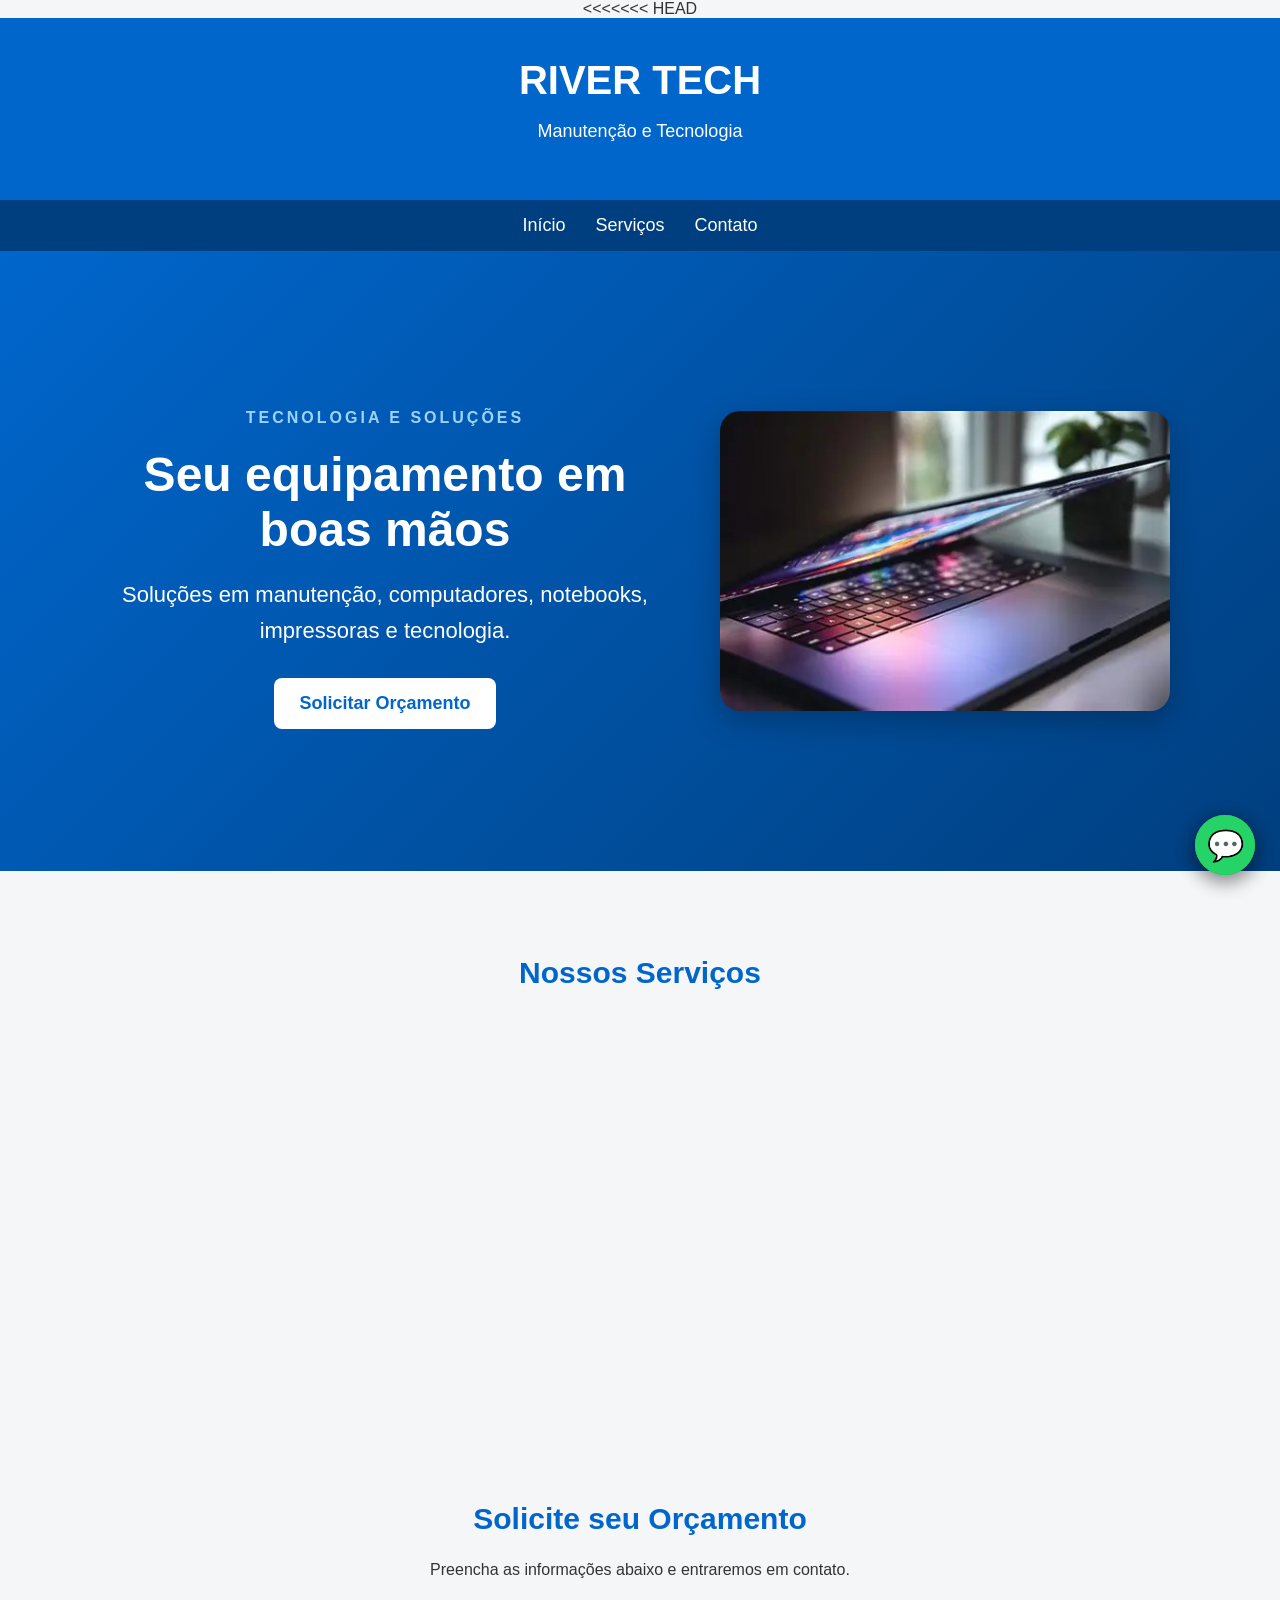
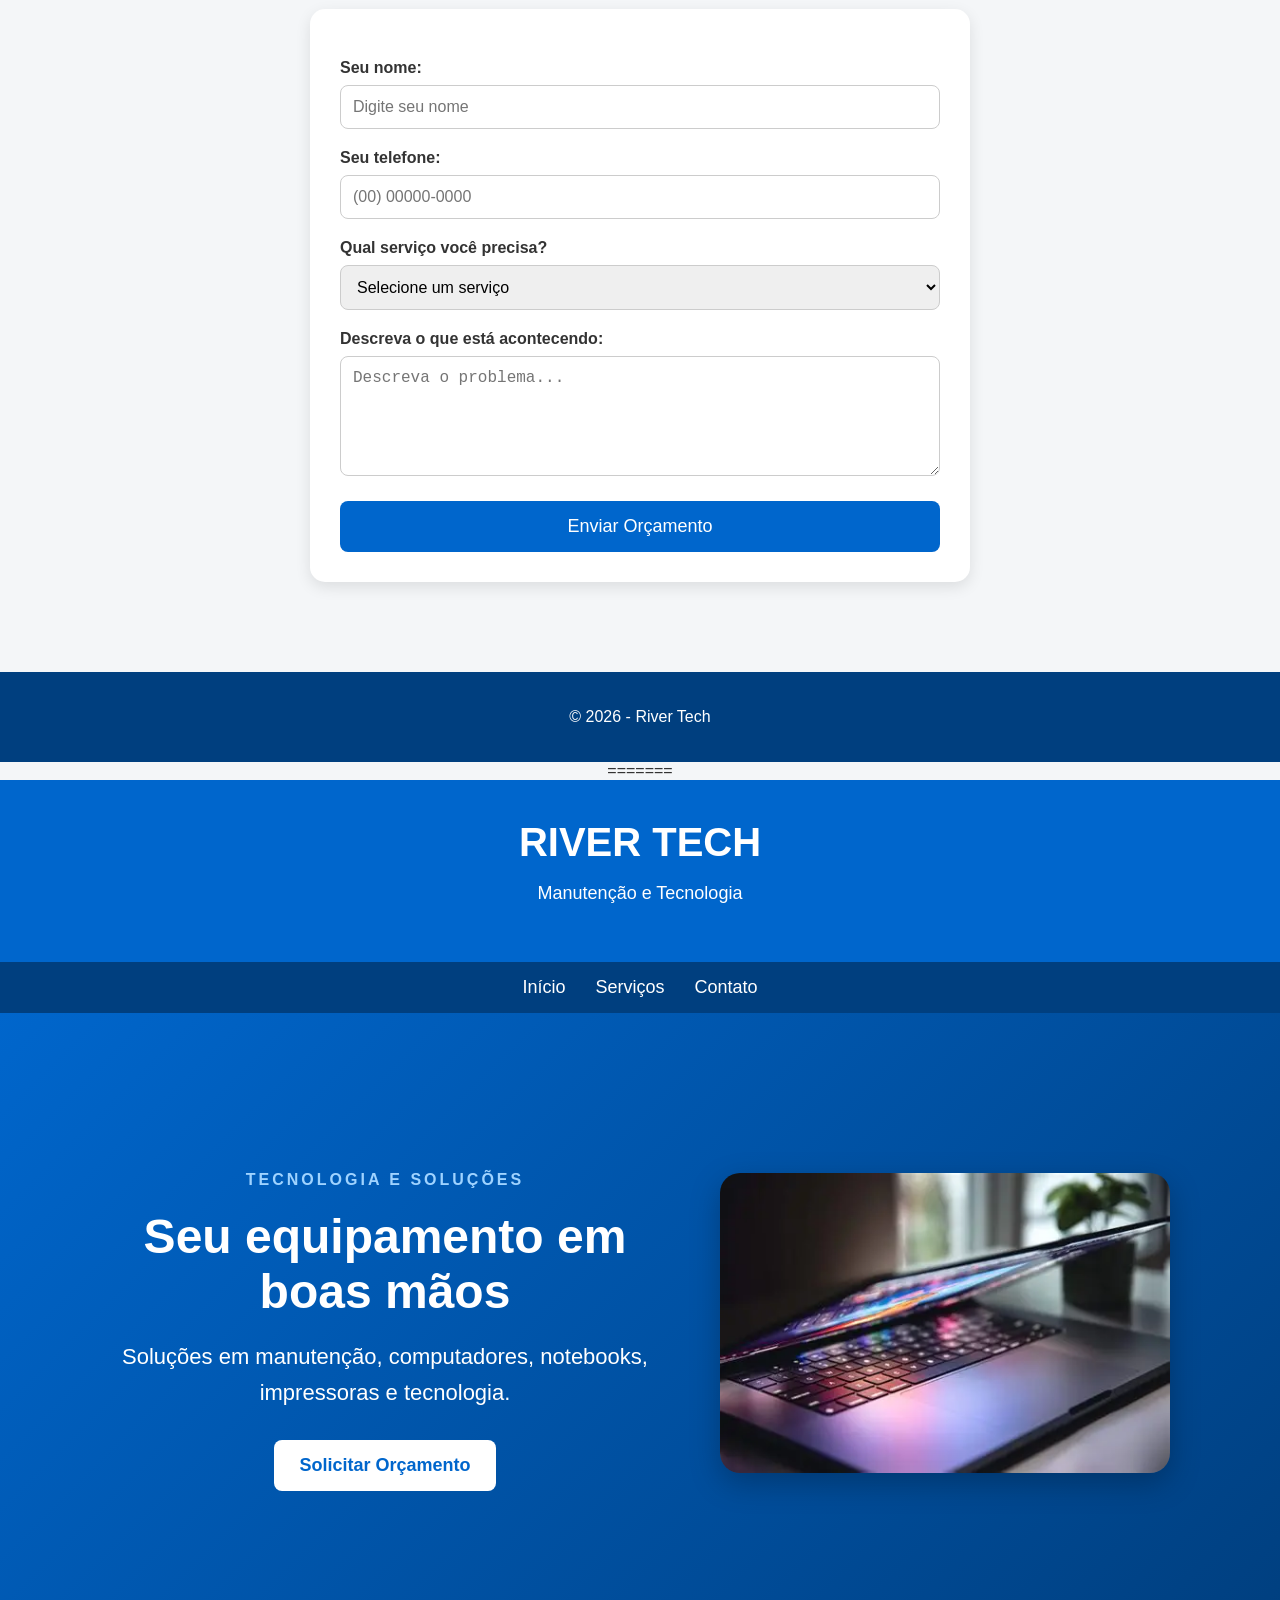
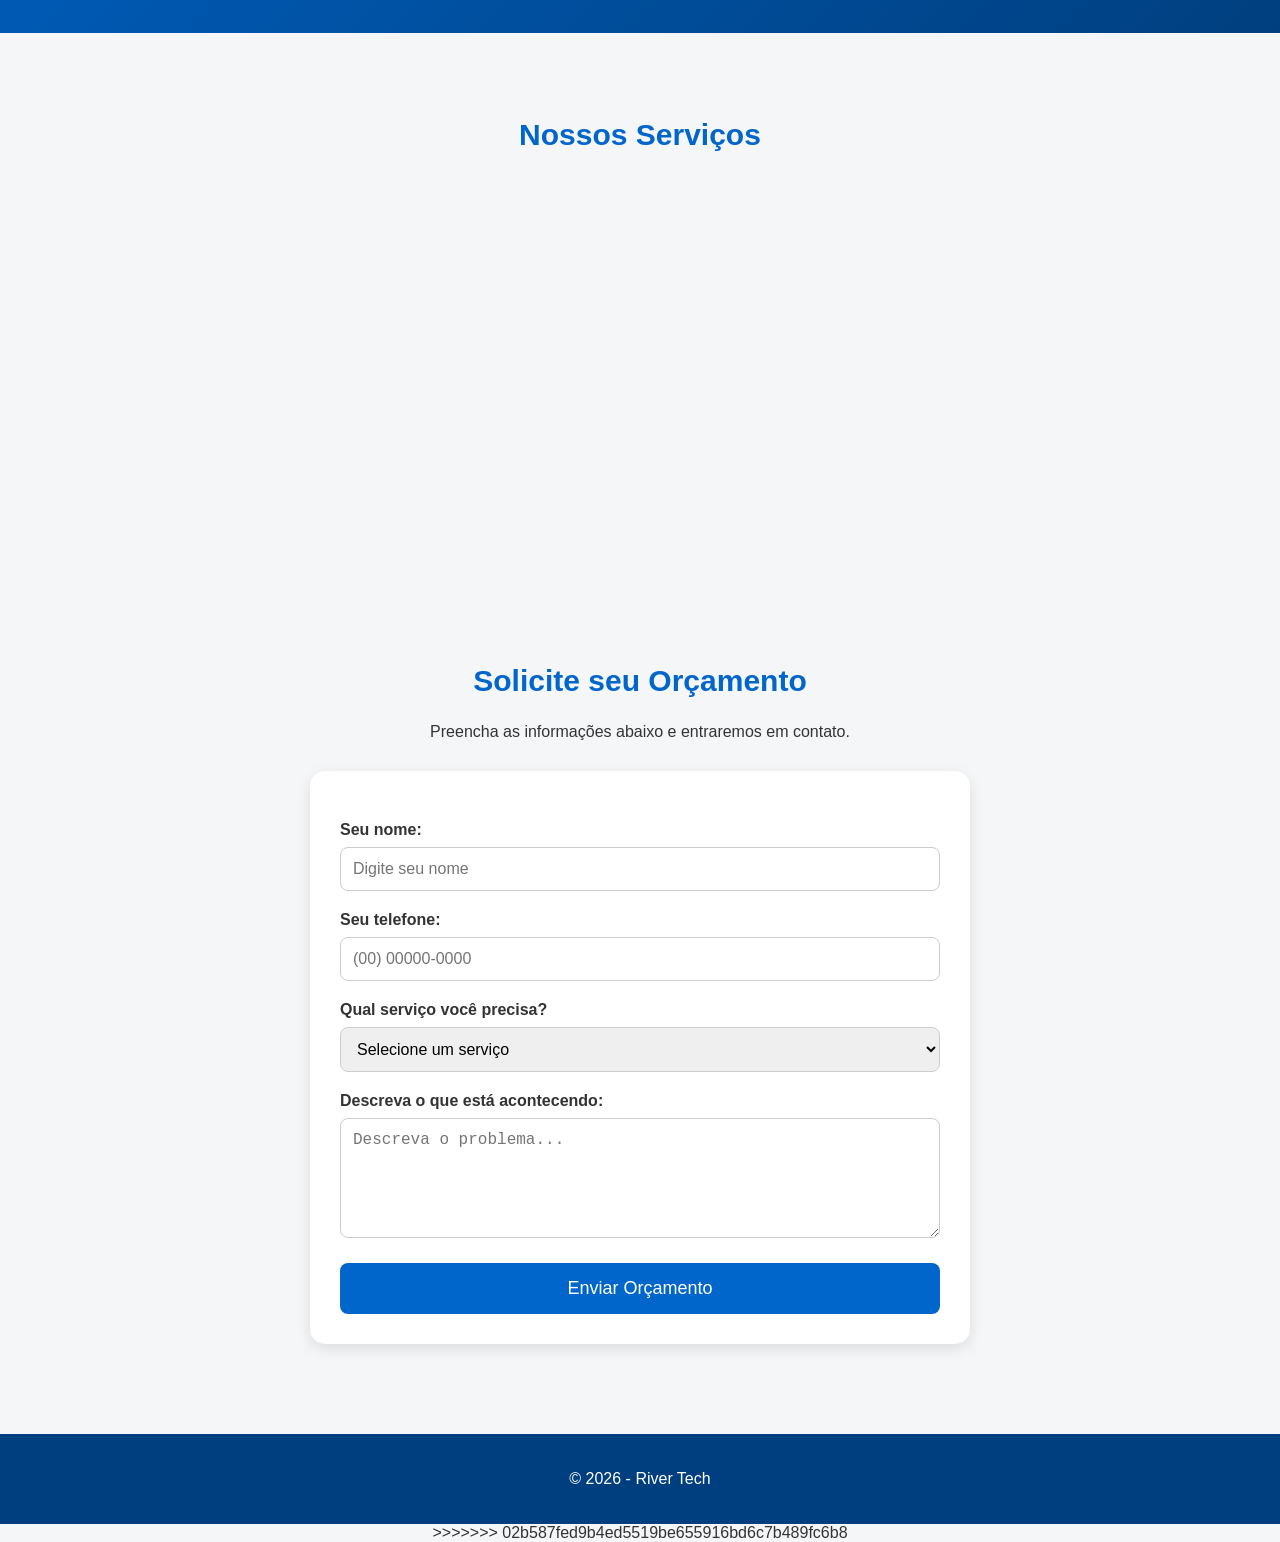
==== commit bd0663f9: "Atualiza site" ====
--- a/index.html
+++ b/index.html
@@ -1,3 +1,4 @@
+<<<<<<< HEAD
 <!DOCTYPE html>
 <html lang="pt-BR">
 
@@ -455,4 +456,463 @@
 </a>
 </body>
 
+=======
+<!DOCTYPE html>
+<html lang="pt-BR">
+
+<head>
+
+    <meta charset="UTF-8">
+
+    <meta
+        name="viewport"
+        content="width=device-width, initial-scale=1.0"
+    >
+
+    <title>River Tech</title>
+
+    <link rel="stylesheet" href="style.css">
+
+</head>
+
+
+<body>
+
+
+    <!-- =========================
+         CABEÇALHO
+    ========================== -->
+
+    <header>
+
+        <h1>RIVER TECH</h1>
+
+        <p>Manutenção e Tecnologia</p>
+
+    </header>
+
+
+    <!-- =========================
+         MENU
+    ========================== -->
+
+    <nav>
+
+        <button
+            id="botaoMenu"
+            class="botao-menu"
+            aria-label="Abrir ou fechar menu"
+            aria-expanded="false"
+        >
+
+            <span></span>
+            <span></span>
+            <span></span>
+
+        </button>
+
+
+        <div
+            id="linksMenu"
+            class="links-menu"
+        >
+
+            <a href="#inicio">
+                Início
+            </a>
+
+            <a href="#servicos">
+                Serviços
+            </a>
+
+            <a href="#contato">
+                Contato
+            </a>
+
+        </div>
+
+    </nav>
+
+
+    <!-- =========================
+         CONTEÚDO PRINCIPAL
+    ========================== -->
+
+    <main>
+
+
+        <!-- =========================
+             SEÇÃO INICIAL
+        ========================== -->
+
+        <section
+            id="inicio"
+            class="hero"
+        >
+
+            <div class="hero-conteudo">
+
+
+                <!-- TEXTO -->
+
+                <div class="hero-texto-area">
+
+                    <p class="destaque">
+
+                        TECNOLOGIA E SOLUÇÕES
+
+                    </p>
+
+
+                    <h2>
+
+                        Seu equipamento em boas mãos
+
+                    </h2>
+
+
+                    <p class="hero-texto">
+
+                        Soluções em manutenção,
+                        computadores, notebooks,
+                        impressoras e tecnologia.
+
+                    </p>
+
+
+                    <button
+                        onclick="irParaOrcamento()"
+                    >
+
+                        Solicitar Orçamento
+
+                    </button>
+
+                </div>
+
+
+                <!-- IMAGEM -->
+
+                <div class="hero-imagem">
+
+                    <img
+                        src="imagens/computador.jpg"
+                        alt="Computador em manutenção"
+                    >
+
+                </div>
+
+
+            </div>
+
+        </section>
+
+
+        <!-- =========================
+             SERVIÇOS
+        ========================== -->
+
+        <section id="servicos">
+
+            <h2>Nossos Serviços</h2>
+
+
+            <div class="servicos">
+
+
+                <!-- COMPUTADORES -->
+
+                <div class="card animar atraso-1">
+
+    <h3>
+        💻 Computadores
+    </h3>
+
+    <p>
+        Soluções completas para seu computador.
+    </p>
+
+
+    <ul class="lista-servicos">
+
+        <li>Formatação</li>
+
+        <li>Limpeza interna</li>
+
+        <li>Instalação de SSD</li>
+
+        <li>Backup de arquivos</li>
+
+    </ul>
+
+
+    <button onclick="selecionarServico('Manutenção de Computador')">
+
+        Solicitar serviço
+
+    </button>
+
+</div>
+
+
+                <!-- IMPRESSORAS -->
+
+                <div class="card animar atraso-2">
+
+    <h3>
+        🖨️ Impressoras
+    </h3>
+
+    <p>
+        Manutenção e configuração de impressoras.
+    </p>
+
+
+    <ul class="lista-servicos">
+
+        <li>Limpeza</li>
+
+        <li>Configuração</li>
+
+        <li>Instalação</li>
+
+        <li>Manutenção preventiva</li>
+
+    </ul>
+
+
+    <button onclick="selecionarServico('Manutenção de Impressora')">
+
+        Solicitar serviço
+
+    </button>
+
+</div>
+
+
+                <!-- TECNOLOGIA -->
+
+               <div class="card animar atraso-3">
+
+    <h3>
+        ⚙️ Tecnologia
+    </h3>
+
+    <p>
+        Soluções tecnológicas para empresas.
+    </p>
+
+
+    <ul class="lista-servicos">
+
+        <li>Automação comercial</li>
+
+        <li>Configuração de sistemas</li>
+
+        <li>Suporte técnico</li>
+
+        <li>Configuração de rede</li>
+
+    </ul>
+
+
+    <button onclick="selecionarServico('Outro')">
+
+        Solicitar serviço
+
+    </button>
+
+</div>
+
+
+        </section>
+
+
+        <!-- =========================
+             FORMULÁRIO DE ORÇAMENTO
+        ========================== -->
+
+        <section id="contato">
+
+
+            <h2>
+
+                Solicite seu Orçamento
+
+            </h2>
+
+
+            <p>
+
+                Preencha as informações abaixo
+                e entraremos em contato.
+
+            </p>
+
+
+            <form id="formularioOrcamento">
+
+
+                <!-- NOME -->
+
+                <label for="nome">
+
+                    Seu nome:
+
+                </label>
+
+
+                <input
+                    type="text"
+                    id="nome"
+                    name="nome"
+                    placeholder="Digite seu nome"
+                    required
+                >
+
+
+                <!-- TELEFONE -->
+
+                <label for="telefone">
+
+                    Seu telefone:
+
+                </label>
+
+
+                <input
+                    type="tel"
+                    id="telefone"
+                    name="telefone"
+                    placeholder="(00) 00000-0000"
+                    required
+                >
+
+
+                <!-- SERVIÇO -->
+
+                <label for="servico">
+
+                    Qual serviço você precisa?
+
+                </label>
+
+
+                <select
+                    id="servico"
+                    name="servico"
+                    required
+                >
+
+                    <option value="">
+
+                        Selecione um serviço
+
+                    </option>
+
+                    <option>
+
+                        Manutenção de Computador
+
+                    </option>
+
+                    <option>
+
+                        Manutenção de Notebook
+
+                    </option>
+
+                    <option>
+
+                        Manutenção de Impressora
+
+                    </option>
+
+                    <option>
+
+                        Formatação
+
+                    </option>
+
+                    <option>
+
+                        Outro
+
+                    </option>
+
+                </select>
+
+
+                <!-- DESCRIÇÃO -->
+
+                <label for="problema">
+
+                    Descreva o que está acontecendo:
+
+                </label>
+
+
+                <textarea
+                    id="problema"
+                    name="problema"
+                    placeholder="Descreva o problema..."
+                    required
+                ></textarea>
+
+
+                <!-- BOTÃO -->
+
+                <button type="submit">
+
+                    Enviar Orçamento
+
+                </button>
+
+
+            </form>
+
+
+            <!-- RESULTADO -->
+
+            <div id="resultadoFormulario"></div>
+
+
+        </section>
+
+
+    </main>
+
+
+    <!-- =========================
+         RODAPÉ
+    ========================== -->
+
+    <footer>
+
+        <p>
+
+            © 2026 - River Tech
+
+        </p>
+
+    </footer>
+
+
+    <!-- JAVASCRIPT -->
+
+    <script src="script.js"></script>
+
+<!-- BOTÃO FLUTUANTE DO WHATSAPP -->
+
+<a
+    href="https://wa.me/5582981833162"
+    class="whatsapp-flutuante"
+    target="_blank"
+    aria-label="Falar com a River Tech pelo WhatsApp"
+>
+    💬
+</a>
+</body>
+
+>>>>>>> 02b587fed9b4ed5519be655916bd6c7b489fc6b8
 </html>
--- a/style.css
+++ b/style.css
@@ -1,3 +1,4 @@
+<<<<<<< HEAD
 /* =========================
    CONFIGURAÇÕES GERAIS
 ========================= */
@@ -850,4 +851,858 @@
 
 }
 
+=======
+/* =========================
+   CONFIGURAÇÕES GERAIS
+========================= */
+
+* {
+    box-sizing: border-box;
+}
+
+
+html {
+    scroll-behavior: smooth;
+}
+
+
+body {
+    margin: 0;
+
+    font-family: Arial, sans-serif;
+
+    background-color: #f4f6f8;
+
+    color: #333;
+
+    text-align: center;
+}
+
+
+/* =========================
+   CABEÇALHO
+========================= */
+
+header {
+
+    background-color: #0066cc;
+
+    color: white;
+
+    padding: 40px 20px;
+
+}
+
+
+header h1 {
+
+    margin: 0;
+
+    font-size: 40px;
+
+}
+
+
+header p {
+
+    font-size: 18px;
+
+}
+
+
+/* =========================
+   MENU
+========================= */
+
+nav {
+
+    background-color: #003f7f;
+
+    padding: 15px;
+
+}
+
+
+.links-menu {
+
+    display: flex;
+
+    justify-content: center;
+
+    gap: 30px;
+
+}
+
+
+nav a {
+
+    color: white;
+
+    text-decoration: none;
+
+    font-size: 18px;
+
+}
+
+
+nav a:hover {
+
+    color: #9fd3ff;
+
+}
+
+
+/* BOTÃO DO MENU HAMBÚRGUER */
+
+.botao-menu {
+
+    display: none;
+
+    background: transparent;
+
+    border: none;
+
+    cursor: pointer;
+
+    padding: 10px;
+
+}
+
+
+/* TRÊS LINHAS DO MENU */
+
+.botao-menu span {
+
+    display: block;
+
+    width: 30px;
+
+    height: 3px;
+
+    background-color: white;
+
+    margin: 6px 0;
+
+    transition: 0.3s;
+
+}
+
+
+/* =========================
+   HERO - ÁREA INICIAL
+========================= */
+
+.hero {
+
+    min-height: 500px;
+
+    display: flex;
+
+    align-items: center;
+
+    justify-content: center;
+
+    background: linear-gradient(
+        135deg,
+        #0066cc,
+        #003f7f
+    );
+
+    color: white;
+
+    padding: 60px 20px;
+
+}
+
+
+.hero-conteudo {
+
+    width: 100%;
+
+    max-width: 1100px;
+
+    display: flex;
+
+    align-items: center;
+
+    justify-content: center;
+
+    gap: 60px;
+
+}
+
+
+.hero-texto-area {
+
+    max-width: 550px;
+
+}
+
+
+/* TEXTO PEQUENO */
+
+.destaque {
+
+    color: #9fd3ff;
+
+    font-weight: bold;
+
+    letter-spacing: 3px;
+
+}
+
+
+/* TÍTULO PRINCIPAL */
+
+.hero h2 {
+
+    color: white;
+
+    font-size: 48px;
+
+    margin: 20px 0;
+
+}
+
+
+/* DESCRIÇÃO */
+
+.hero-texto {
+
+    font-size: 22px;
+
+    max-width: 600px;
+
+    margin: 20px auto 30px;
+
+    line-height: 1.6;
+
+}
+
+
+/* IMAGEM */
+
+.hero-imagem img {
+
+    width: 100%;
+
+    max-width: 450px;
+
+    border-radius: 20px;
+
+    box-shadow: 0 10px 30px rgba(0,0,0,0.25);
+
+}
+
+
+/* =========================
+   BOTÕES
+========================= */
+
+button {
+
+    background-color: #0066cc;
+
+    color: white;
+
+    border: none;
+
+    padding: 15px 25px;
+
+    border-radius: 8px;
+
+    font-size: 18px;
+
+    cursor: pointer;
+
+    transition: 0.3s;
+
+}
+
+
+button:hover {
+
+    background-color: #004c99;
+
+}
+
+
+/* BOTÃO DA ÁREA HERO */
+
+.hero button {
+
+    background-color: white;
+
+    color: #0066cc;
+
+    font-weight: bold;
+
+}
+
+
+.hero button:hover {
+
+    background-color: #dceeff;
+
+    transform: scale(1.05);
+
+}
+
+
+/* =========================
+   SEÇÕES
+========================= */
+
+section {
+
+    padding: 60px 20px;
+
+}
+
+
+h2 {
+
+    color: #0066cc;
+
+    font-size: 30px;
+
+}
+
+
+/* =========================
+   SERVIÇOS
+========================= */
+
+.servicos {
+
+    display: flex;
+
+    justify-content: center;
+
+    gap: 20px;
+
+    flex-wrap: wrap;
+
+}
+
+
+.card {
+
+    background-color: white;
+
+    width: 280px;
+
+    padding: 25px;
+
+    border-radius: 10px;
+
+    box-shadow: 0 5px 15px rgba(0,0,0,0.1);
+
+    transition: 0.3s;
+
+    cursor: pointer;
+
+}
+.card:hover {
+
+    transform: translateY(-10px);
+
+    box-shadow: 0 15px 30px rgba(0,0,0,0.2);
+
+}
+/* =========================
+   LISTA DE SERVIÇOS
+========================= */
+
+.lista-servicos {
+
+    list-style: none;
+
+    padding: 0;
+
+    margin: 20px 0;
+
+    text-align: left;
+
+}
+
+
+.lista-servicos li {
+
+    margin: 10px 0;
+
+}
+
+
+.lista-servicos li::before {
+
+    content: "✓ ";
+
+    color: #0066cc;
+
+    font-weight: bold;
+
+}
+
+/* =========================
+   FORMULÁRIO
+========================= */
+
+form {
+
+    background-color: white;
+
+    max-width: 600px;
+
+    margin: 30px auto;
+
+    padding: 30px;
+
+    border-radius: 15px;
+
+    text-align: left;
+
+    box-shadow: 0 5px 15px rgba(0,0,0,0.1);
+
+}
+
+
+form label {
+
+    display: block;
+
+    margin-top: 20px;
+
+    margin-bottom: 8px;
+
+    font-weight: bold;
+
+}
+
+
+form input,
+form select,
+form textarea {
+
+    width: 100%;
+
+    padding: 12px;
+
+    font-size: 16px;
+
+    border: 1px solid #ccc;
+
+    border-radius: 8px;
+
+}
+
+
+form textarea {
+
+    min-height: 120px;
+
+    resize: vertical;
+
+}
+
+
+form button {
+
+    width: 100%;
+
+    margin-top: 25px;
+
+}
+
+
+/* =========================
+   RESULTADO DO FORMULÁRIO
+========================= */
+
+#resultadoFormulario {
+
+    margin-top: 20px;
+
+    font-size: 18px;
+
+    font-weight: bold;
+
+    color: green;
+
+}
+
+
+/* =========================
+   RODAPÉ
+========================= */
+
+footer {
+
+    background-color: #003f7f;
+
+    color: white;
+
+    padding: 20px;
+
+}
+/* =========================
+   ANIMAÇÕES
+========================= */
+
+@keyframes aparecerTexto {
+
+    from {
+
+        opacity: 0;
+
+        transform: translateY(40px);
+
+    }
+
+
+    to {
+
+        opacity: 1;
+
+        transform: translateY(0);
+
+    }
+
+}
+
+
+@keyframes aparecerImagem {
+
+    from {
+
+        opacity: 0;
+
+        transform: translateX(40px);
+
+    }
+
+
+    to {
+
+        opacity: 1;
+
+        transform: translateX(0);
+
+    }
+
+}
+
+
+/* ANIMAÇÃO DO TEXTO */
+
+.hero-texto-area {
+
+    animation: aparecerTexto 3s ease-out;
+
+}
+
+
+/* ANIMAÇÃO DA IMAGEM */
+
+.hero-imagem {
+
+    animation: aparecerImagem 1.2s ease-out;
+
+}
+/* =========================
+   ANIMAÇÃO AO ROLAR A PÁGINA
+========================= */
+
+.animar {
+
+    opacity: 0;
+
+    transform: translateY(50px);
+
+    transition:
+        opacity 0.8s ease,
+        transform 0.8s ease;
+
+}
+
+
+.animar.aparecer {
+
+    opacity: 1;
+
+    transform: translateY(0);
+
+}
+/* =========================
+   ATRASO ENTRE OS CARDS
+========================= */
+
+.atraso-1 {
+
+    transition-delay: 0s;
+
+}
+
+
+.atraso-2 {
+
+    transition-delay: 1s;
+
+}
+
+
+.atraso-3 {
+
+    transition-delay: 2s;
+
+}
+/* =========================
+   RESPONSIVIDADE - CELULAR
+========================= */
+
+/* =========================
+   WHATSAPP FLUTUANTE
+========================= */
+
+.whatsapp-flutuante {
+
+    position: fixed;
+
+    bottom: 25px;
+
+    right: 25px;
+
+    width: 60px;
+
+    height: 60px;
+
+    display: flex;
+
+    align-items: center;
+
+    justify-content: center;
+
+    background-color: #25d366;
+
+    color: white;
+
+    text-decoration: none;
+
+    font-size: 30px;
+
+    border-radius: 50%;
+
+    box-shadow: 0 5px 20px rgba(0,0,0,0.3);
+
+    transition: 0.3s;
+
+    z-index: 1000;
+
+}
+.whatsapp-flutuante:hover {
+
+    transform: scale(1.1);
+
+}
+@media (max-width: 768px) {
+
+
+    /* CABEÇALHO */
+
+    header {
+
+        padding: 30px 15px;
+
+    }
+
+
+    header h1 {
+
+        font-size: 32px;
+
+    }
+
+
+    /* MENU */
+
+    nav {
+
+        position: relative;
+
+        padding: 10px;
+
+    }
+
+
+    .botao-menu {
+
+        display: block;
+
+        margin: auto;
+
+    }
+
+
+    .links-menu {
+
+        display: none;
+
+        flex-direction: column;
+
+        gap: 0;
+
+        width: 100%;
+
+    }
+
+
+    .links-menu.ativo {
+
+        display: flex;
+
+    }
+
+
+    .links-menu a {
+
+        padding: 15px;
+
+        border-top: 1px solid rgba(255,255,255,0.2);
+
+    }
+
+
+    /* TRANSFORMA ☰ EM X */
+
+    .botao-menu.ativo span:nth-child(1) {
+
+        transform: rotate(45deg)
+                   translate(6px, 6px);
+
+    }
+
+
+    .botao-menu.ativo span:nth-child(2) {
+
+        opacity: 0;
+
+    }
+
+
+    .botao-menu.ativo span:nth-child(3) {
+
+        transform: rotate(-45deg)
+                   translate(6px, -6px);
+
+    }
+
+
+    /* HERO */
+
+    .hero {
+
+        min-height: 450px;
+
+        padding: 40px 20px;
+
+    }
+
+
+    .hero-conteudo {
+
+        flex-direction: column;
+
+        gap: 30px;
+
+    }
+
+
+    .hero h2 {
+
+        font-size: 36px;
+
+    }
+
+
+    .hero-texto {
+
+        font-size: 18px;
+
+    }
+
+
+    .destaque {
+
+        font-size: 12px;
+
+    }
+
+
+    .hero-imagem img {
+
+        max-width: 350px;
+
+    }
+
+
+    /* SEÇÕES */
+
+    section {
+
+        padding: 40px 15px;
+
+    }
+
+
+    h2 {
+
+        font-size: 26px;
+
+    }
+
+
+    /* SERVIÇOS */
+
+    .servicos {
+
+        flex-direction: column;
+
+        align-items: center;
+
+    }
+
+
+    .card {
+
+        width: 100%;
+
+        max-width: 400px;
+
+    }
+
+
+    /* FORMULÁRIO */
+
+    form {
+
+        padding: 20px;
+
+        width: 100%;
+
+    }
+    .whatsapp-flutuante {
+
+    width: 55px;
+
+    height: 55px;
+
+    bottom: 20px;
+
+    right: 20px;
+
+    font-size: 26px;
+
+}
+
+>>>>>>> 02b587fed9b4ed5519be655916bd6c7b489fc6b8
 }
--- a/style.css
+++ b/style.css
@@ -1,3 +1,4 @@
+<<<<<<< HEAD
 /* =========================
    CONFIGURAÇÕES GERAIS
 ========================= */
@@ -850,4 +851,858 @@
 
 }
 
+=======
+/* =========================
+   CONFIGURAÇÕES GERAIS
+========================= */
+
+* {
+    box-sizing: border-box;
+}
+
+
+html {
+    scroll-behavior: smooth;
+}
+
+
+body {
+    margin: 0;
+
+    font-family: Arial, sans-serif;
+
+    background-color: #f4f6f8;
+
+    color: #333;
+
+    text-align: center;
+}
+
+
+/* =========================
+   CABEÇALHO
+========================= */
+
+header {
+
+    background-color: #0066cc;
+
+    color: white;
+
+    padding: 40px 20px;
+
+}
+
+
+header h1 {
+
+    margin: 0;
+
+    font-size: 40px;
+
+}
+
+
+header p {
+
+    font-size: 18px;
+
+}
+
+
+/* =========================
+   MENU
+========================= */
+
+nav {
+
+    background-color: #003f7f;
+
+    padding: 15px;
+
+}
+
+
+.links-menu {
+
+    display: flex;
+
+    justify-content: center;
+
+    gap: 30px;
+
+}
+
+
+nav a {
+
+    color: white;
+
+    text-decoration: none;
+
+    font-size: 18px;
+
+}
+
+
+nav a:hover {
+
+    color: #9fd3ff;
+
+}
+
+
+/* BOTÃO DO MENU HAMBÚRGUER */
+
+.botao-menu {
+
+    display: none;
+
+    background: transparent;
+
+    border: none;
+
+    cursor: pointer;
+
+    padding: 10px;
+
+}
+
+
+/* TRÊS LINHAS DO MENU */
+
+.botao-menu span {
+
+    display: block;
+
+    width: 30px;
+
+    height: 3px;
+
+    background-color: white;
+
+    margin: 6px 0;
+
+    transition: 0.3s;
+
+}
+
+
+/* =========================
+   HERO - ÁREA INICIAL
+========================= */
+
+.hero {
+
+    min-height: 500px;
+
+    display: flex;
+
+    align-items: center;
+
+    justify-content: center;
+
+    background: linear-gradient(
+        135deg,
+        #0066cc,
+        #003f7f
+    );
+
+    color: white;
+
+    padding: 60px 20px;
+
+}
+
+
+.hero-conteudo {
+
+    width: 100%;
+
+    max-width: 1100px;
+
+    display: flex;
+
+    align-items: center;
+
+    justify-content: center;
+
+    gap: 60px;
+
+}
+
+
+.hero-texto-area {
+
+    max-width: 550px;
+
+}
+
+
+/* TEXTO PEQUENO */
+
+.destaque {
+
+    color: #9fd3ff;
+
+    font-weight: bold;
+
+    letter-spacing: 3px;
+
+}
+
+
+/* TÍTULO PRINCIPAL */
+
+.hero h2 {
+
+    color: white;
+
+    font-size: 48px;
+
+    margin: 20px 0;
+
+}
+
+
+/* DESCRIÇÃO */
+
+.hero-texto {
+
+    font-size: 22px;
+
+    max-width: 600px;
+
+    margin: 20px auto 30px;
+
+    line-height: 1.6;
+
+}
+
+
+/* IMAGEM */
+
+.hero-imagem img {
+
+    width: 100%;
+
+    max-width: 450px;
+
+    border-radius: 20px;
+
+    box-shadow: 0 10px 30px rgba(0,0,0,0.25);
+
+}
+
+
+/* =========================
+   BOTÕES
+========================= */
+
+button {
+
+    background-color: #0066cc;
+
+    color: white;
+
+    border: none;
+
+    padding: 15px 25px;
+
+    border-radius: 8px;
+
+    font-size: 18px;
+
+    cursor: pointer;
+
+    transition: 0.3s;
+
+}
+
+
+button:hover {
+
+    background-color: #004c99;
+
+}
+
+
+/* BOTÃO DA ÁREA HERO */
+
+.hero button {
+
+    background-color: white;
+
+    color: #0066cc;
+
+    font-weight: bold;
+
+}
+
+
+.hero button:hover {
+
+    background-color: #dceeff;
+
+    transform: scale(1.05);
+
+}
+
+
+/* =========================
+   SEÇÕES
+========================= */
+
+section {
+
+    padding: 60px 20px;
+
+}
+
+
+h2 {
+
+    color: #0066cc;
+
+    font-size: 30px;
+
+}
+
+
+/* =========================
+   SERVIÇOS
+========================= */
+
+.servicos {
+
+    display: flex;
+
+    justify-content: center;
+
+    gap: 20px;
+
+    flex-wrap: wrap;
+
+}
+
+
+.card {
+
+    background-color: white;
+
+    width: 280px;
+
+    padding: 25px;
+
+    border-radius: 10px;
+
+    box-shadow: 0 5px 15px rgba(0,0,0,0.1);
+
+    transition: 0.3s;
+
+    cursor: pointer;
+
+}
+.card:hover {
+
+    transform: translateY(-10px);
+
+    box-shadow: 0 15px 30px rgba(0,0,0,0.2);
+
+}
+/* =========================
+   LISTA DE SERVIÇOS
+========================= */
+
+.lista-servicos {
+
+    list-style: none;
+
+    padding: 0;
+
+    margin: 20px 0;
+
+    text-align: left;
+
+}
+
+
+.lista-servicos li {
+
+    margin: 10px 0;
+
+}
+
+
+.lista-servicos li::before {
+
+    content: "✓ ";
+
+    color: #0066cc;
+
+    font-weight: bold;
+
+}
+
+/* =========================
+   FORMULÁRIO
+========================= */
+
+form {
+
+    background-color: white;
+
+    max-width: 600px;
+
+    margin: 30px auto;
+
+    padding: 30px;
+
+    border-radius: 15px;
+
+    text-align: left;
+
+    box-shadow: 0 5px 15px rgba(0,0,0,0.1);
+
+}
+
+
+form label {
+
+    display: block;
+
+    margin-top: 20px;
+
+    margin-bottom: 8px;
+
+    font-weight: bold;
+
+}
+
+
+form input,
+form select,
+form textarea {
+
+    width: 100%;
+
+    padding: 12px;
+
+    font-size: 16px;
+
+    border: 1px solid #ccc;
+
+    border-radius: 8px;
+
+}
+
+
+form textarea {
+
+    min-height: 120px;
+
+    resize: vertical;
+
+}
+
+
+form button {
+
+    width: 100%;
+
+    margin-top: 25px;
+
+}
+
+
+/* =========================
+   RESULTADO DO FORMULÁRIO
+========================= */
+
+#resultadoFormulario {
+
+    margin-top: 20px;
+
+    font-size: 18px;
+
+    font-weight: bold;
+
+    color: green;
+
+}
+
+
+/* =========================
+   RODAPÉ
+========================= */
+
+footer {
+
+    background-color: #003f7f;
+
+    color: white;
+
+    padding: 20px;
+
+}
+/* =========================
+   ANIMAÇÕES
+========================= */
+
+@keyframes aparecerTexto {
+
+    from {
+
+        opacity: 0;
+
+        transform: translateY(40px);
+
+    }
+
+
+    to {
+
+        opacity: 1;
+
+        transform: translateY(0);
+
+    }
+
+}
+
+
+@keyframes aparecerImagem {
+
+    from {
+
+        opacity: 0;
+
+        transform: translateX(40px);
+
+    }
+
+
+    to {
+
+        opacity: 1;
+
+        transform: translateX(0);
+
+    }
+
+}
+
+
+/* ANIMAÇÃO DO TEXTO */
+
+.hero-texto-area {
+
+    animation: aparecerTexto 3s ease-out;
+
+}
+
+
+/* ANIMAÇÃO DA IMAGEM */
+
+.hero-imagem {
+
+    animation: aparecerImagem 1.2s ease-out;
+
+}
+/* =========================
+   ANIMAÇÃO AO ROLAR A PÁGINA
+========================= */
+
+.animar {
+
+    opacity: 0;
+
+    transform: translateY(50px);
+
+    transition:
+        opacity 0.8s ease,
+        transform 0.8s ease;
+
+}
+
+
+.animar.aparecer {
+
+    opacity: 1;
+
+    transform: translateY(0);
+
+}
+/* =========================
+   ATRASO ENTRE OS CARDS
+========================= */
+
+.atraso-1 {
+
+    transition-delay: 0s;
+
+}
+
+
+.atraso-2 {
+
+    transition-delay: 1s;
+
+}
+
+
+.atraso-3 {
+
+    transition-delay: 2s;
+
+}
+/* =========================
+   RESPONSIVIDADE - CELULAR
+========================= */
+
+/* =========================
+   WHATSAPP FLUTUANTE
+========================= */
+
+.whatsapp-flutuante {
+
+    position: fixed;
+
+    bottom: 25px;
+
+    right: 25px;
+
+    width: 60px;
+
+    height: 60px;
+
+    display: flex;
+
+    align-items: center;
+
+    justify-content: center;
+
+    background-color: #25d366;
+
+    color: white;
+
+    text-decoration: none;
+
+    font-size: 30px;
+
+    border-radius: 50%;
+
+    box-shadow: 0 5px 20px rgba(0,0,0,0.3);
+
+    transition: 0.3s;
+
+    z-index: 1000;
+
+}
+.whatsapp-flutuante:hover {
+
+    transform: scale(1.1);
+
+}
+@media (max-width: 768px) {
+
+
+    /* CABEÇALHO */
+
+    header {
+
+        padding: 30px 15px;
+
+    }
+
+
+    header h1 {
+
+        font-size: 32px;
+
+    }
+
+
+    /* MENU */
+
+    nav {
+
+        position: relative;
+
+        padding: 10px;
+
+    }
+
+
+    .botao-menu {
+
+        display: block;
+
+        margin: auto;
+
+    }
+
+
+    .links-menu {
+
+        display: none;
+
+        flex-direction: column;
+
+        gap: 0;
+
+        width: 100%;
+
+    }
+
+
+    .links-menu.ativo {
+
+        display: flex;
+
+    }
+
+
+    .links-menu a {
+
+        padding: 15px;
+
+        border-top: 1px solid rgba(255,255,255,0.2);
+
+    }
+
+
+    /* TRANSFORMA ☰ EM X */
+
+    .botao-menu.ativo span:nth-child(1) {
+
+        transform: rotate(45deg)
+                   translate(6px, 6px);
+
+    }
+
+
+    .botao-menu.ativo span:nth-child(2) {
+
+        opacity: 0;
+
+    }
+
+
+    .botao-menu.ativo span:nth-child(3) {
+
+        transform: rotate(-45deg)
+                   translate(6px, -6px);
+
+    }
+
+
+    /* HERO */
+
+    .hero {
+
+        min-height: 450px;
+
+        padding: 40px 20px;
+
+    }
+
+
+    .hero-conteudo {
+
+        flex-direction: column;
+
+        gap: 30px;
+
+    }
+
+
+    .hero h2 {
+
+        font-size: 36px;
+
+    }
+
+
+    .hero-texto {
+
+        font-size: 18px;
+
+    }
+
+
+    .destaque {
+
+        font-size: 12px;
+
+    }
+
+
+    .hero-imagem img {
+
+        max-width: 350px;
+
+    }
+
+
+    /* SEÇÕES */
+
+    section {
+
+        padding: 40px 15px;
+
+    }
+
+
+    h2 {
+
+        font-size: 26px;
+
+    }
+
+
+    /* SERVIÇOS */
+
+    .servicos {
+
+        flex-direction: column;
+
+        align-items: center;
+
+    }
+
+
+    .card {
+
+        width: 100%;
+
+        max-width: 400px;
+
+    }
+
+
+    /* FORMULÁRIO */
+
+    form {
+
+        padding: 20px;
+
+        width: 100%;
+
+    }
+    .whatsapp-flutuante {
+
+    width: 55px;
+
+    height: 55px;
+
+    bottom: 20px;
+
+    right: 20px;
+
+    font-size: 26px;
+
+}
+
+>>>>>>> 02b587fed9b4ed5519be655916bd6c7b489fc6b8
 }
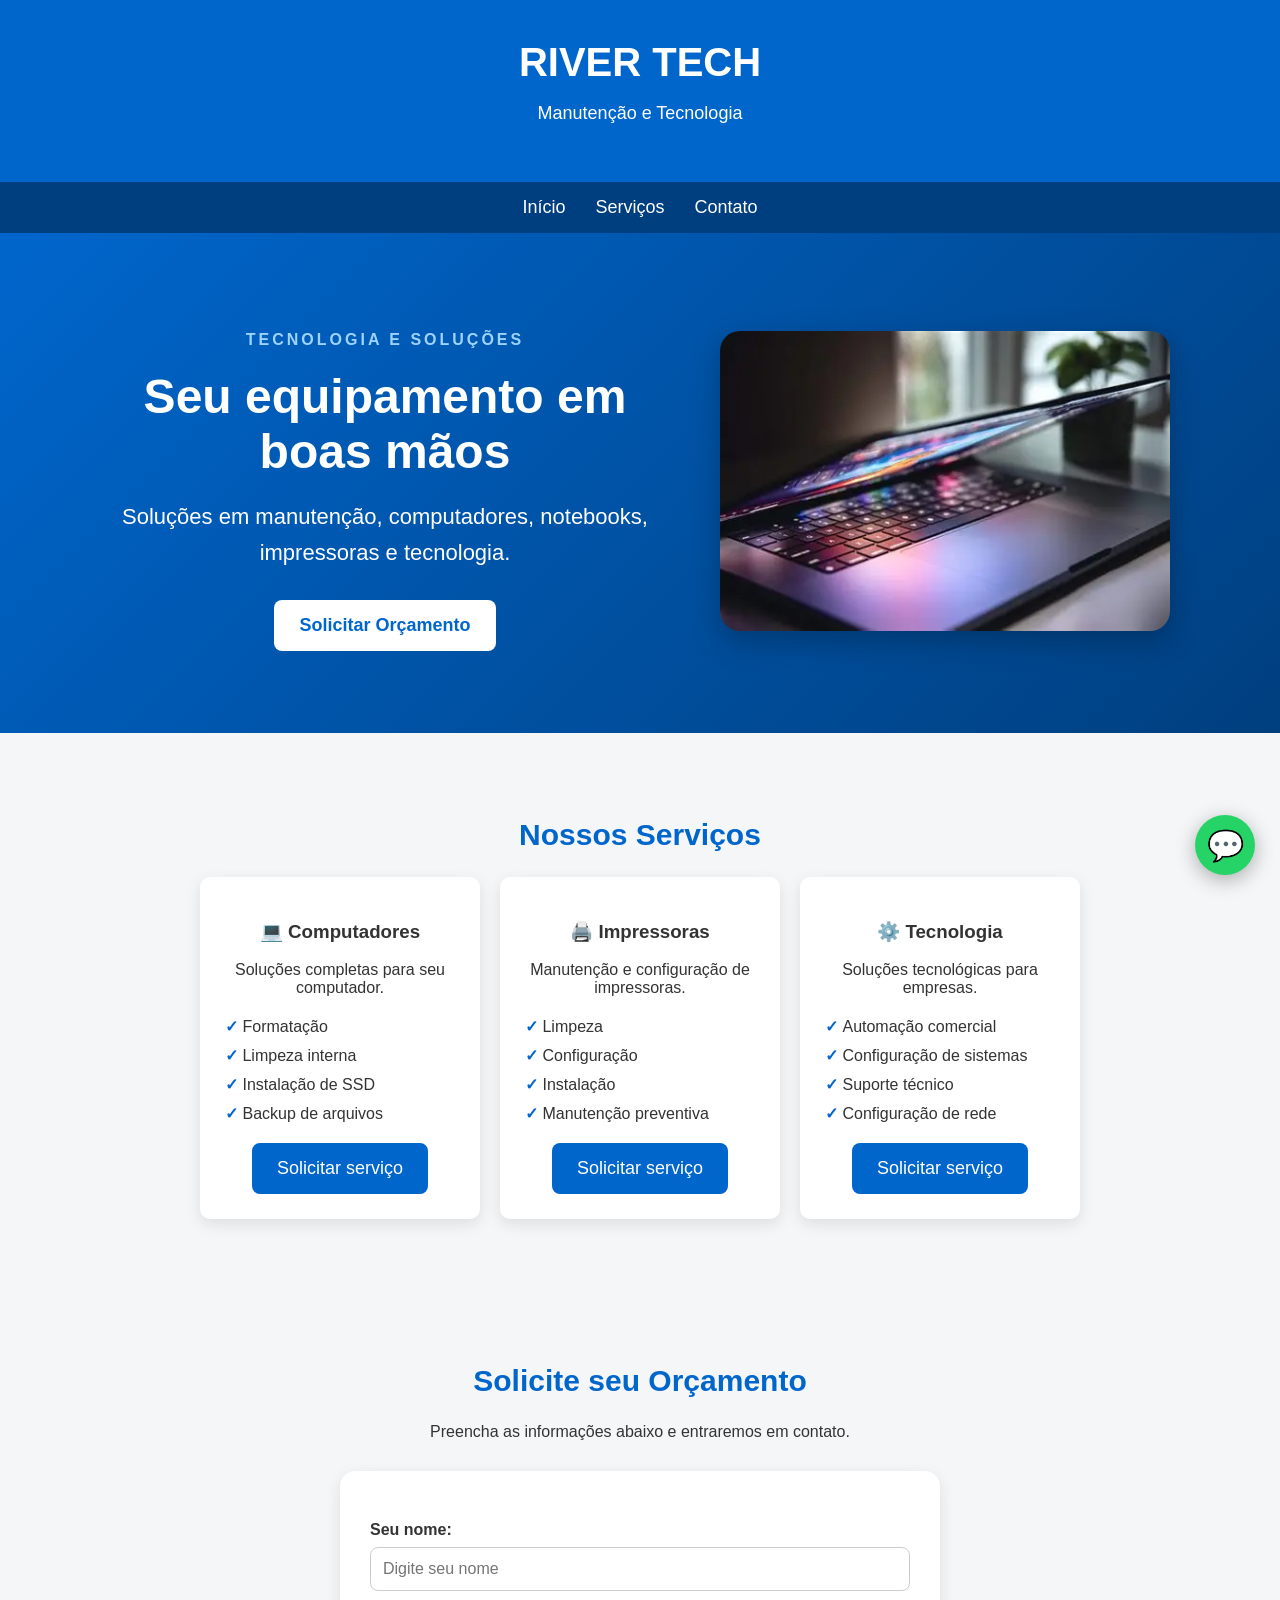
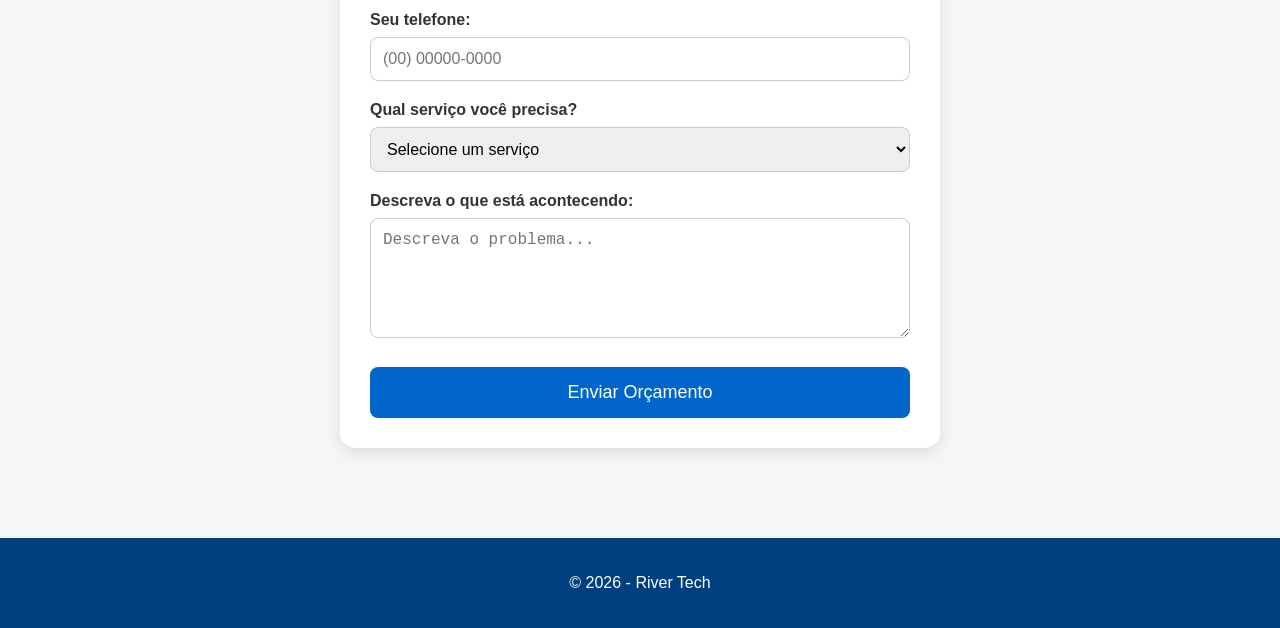
==== commit bc4300ec: "corrigi animações dos card" ====
--- a/index.html
+++ b/index.html
@@ -1,4 +1,3 @@
-<<<<<<< HEAD
 <!DOCTYPE html>
 <html lang="pt-BR">
 
@@ -456,463 +455,4 @@
 </a>
 </body>
 
-=======
-<!DOCTYPE html>
-<html lang="pt-BR">
-
-<head>
-
-    <meta charset="UTF-8">
-
-    <meta
-        name="viewport"
-        content="width=device-width, initial-scale=1.0"
-    >
-
-    <title>River Tech</title>
-
-    <link rel="stylesheet" href="style.css">
-
-</head>
-
-
-<body>
-
-
-    <!-- =========================
-         CABEÇALHO
-    ========================== -->
-
-    <header>
-
-        <h1>RIVER TECH</h1>
-
-        <p>Manutenção e Tecnologia</p>
-
-    </header>
-
-
-    <!-- =========================
-         MENU
-    ========================== -->
-
-    <nav>
-
-        <button
-            id="botaoMenu"
-            class="botao-menu"
-            aria-label="Abrir ou fechar menu"
-            aria-expanded="false"
-        >
-
-            <span></span>
-            <span></span>
-            <span></span>
-
-        </button>
-
-
-        <div
-            id="linksMenu"
-            class="links-menu"
-        >
-
-            <a href="#inicio">
-                Início
-            </a>
-
-            <a href="#servicos">
-                Serviços
-            </a>
-
-            <a href="#contato">
-                Contato
-            </a>
-
-        </div>
-
-    </nav>
-
-
-    <!-- =========================
-         CONTEÚDO PRINCIPAL
-    ========================== -->
-
-    <main>
-
-
-        <!-- =========================
-             SEÇÃO INICIAL
-        ========================== -->
-
-        <section
-            id="inicio"
-            class="hero"
-        >
-
-            <div class="hero-conteudo">
-
-
-                <!-- TEXTO -->
-
-                <div class="hero-texto-area">
-
-                    <p class="destaque">
-
-                        TECNOLOGIA E SOLUÇÕES
-
-                    </p>
-
-
-                    <h2>
-
-                        Seu equipamento em boas mãos
-
-                    </h2>
-
-
-                    <p class="hero-texto">
-
-                        Soluções em manutenção,
-                        computadores, notebooks,
-                        impressoras e tecnologia.
-
-                    </p>
-
-
-                    <button
-                        onclick="irParaOrcamento()"
-                    >
-
-                        Solicitar Orçamento
-
-                    </button>
-
-                </div>
-
-
-                <!-- IMAGEM -->
-
-                <div class="hero-imagem">
-
-                    <img
-                        src="imagens/computador.jpg"
-                        alt="Computador em manutenção"
-                    >
-
-                </div>
-
-
-            </div>
-
-        </section>
-
-
-        <!-- =========================
-             SERVIÇOS
-        ========================== -->
-
-        <section id="servicos">
-
-            <h2>Nossos Serviços</h2>
-
-
-            <div class="servicos">
-
-
-                <!-- COMPUTADORES -->
-
-                <div class="card animar atraso-1">
-
-    <h3>
-        💻 Computadores
-    </h3>
-
-    <p>
-        Soluções completas para seu computador.
-    </p>
-
-
-    <ul class="lista-servicos">
-
-        <li>Formatação</li>
-
-        <li>Limpeza interna</li>
-
-        <li>Instalação de SSD</li>
-
-        <li>Backup de arquivos</li>
-
-    </ul>
-
-
-    <button onclick="selecionarServico('Manutenção de Computador')">
-
-        Solicitar serviço
-
-    </button>
-
-</div>
-
-
-                <!-- IMPRESSORAS -->
-
-                <div class="card animar atraso-2">
-
-    <h3>
-        🖨️ Impressoras
-    </h3>
-
-    <p>
-        Manutenção e configuração de impressoras.
-    </p>
-
-
-    <ul class="lista-servicos">
-
-        <li>Limpeza</li>
-
-        <li>Configuração</li>
-
-        <li>Instalação</li>
-
-        <li>Manutenção preventiva</li>
-
-    </ul>
-
-
-    <button onclick="selecionarServico('Manutenção de Impressora')">
-
-        Solicitar serviço
-
-    </button>
-
-</div>
-
-
-                <!-- TECNOLOGIA -->
-
-               <div class="card animar atraso-3">
-
-    <h3>
-        ⚙️ Tecnologia
-    </h3>
-
-    <p>
-        Soluções tecnológicas para empresas.
-    </p>
-
-
-    <ul class="lista-servicos">
-
-        <li>Automação comercial</li>
-
-        <li>Configuração de sistemas</li>
-
-        <li>Suporte técnico</li>
-
-        <li>Configuração de rede</li>
-
-    </ul>
-
-
-    <button onclick="selecionarServico('Outro')">
-
-        Solicitar serviço
-
-    </button>
-
-</div>
-
-
-        </section>
-
-
-        <!-- =========================
-             FORMULÁRIO DE ORÇAMENTO
-        ========================== -->
-
-        <section id="contato">
-
-
-            <h2>
-
-                Solicite seu Orçamento
-
-            </h2>
-
-
-            <p>
-
-                Preencha as informações abaixo
-                e entraremos em contato.
-
-            </p>
-
-
-            <form id="formularioOrcamento">
-
-
-                <!-- NOME -->
-
-                <label for="nome">
-
-                    Seu nome:
-
-                </label>
-
-
-                <input
-                    type="text"
-                    id="nome"
-                    name="nome"
-                    placeholder="Digite seu nome"
-                    required
-                >
-
-
-                <!-- TELEFONE -->
-
-                <label for="telefone">
-
-                    Seu telefone:
-
-                </label>
-
-
-                <input
-                    type="tel"
-                    id="telefone"
-                    name="telefone"
-                    placeholder="(00) 00000-0000"
-                    required
-                >
-
-
-                <!-- SERVIÇO -->
-
-                <label for="servico">
-
-                    Qual serviço você precisa?
-
-                </label>
-
-
-                <select
-                    id="servico"
-                    name="servico"
-                    required
-                >
-
-                    <option value="">
-
-                        Selecione um serviço
-
-                    </option>
-
-                    <option>
-
-                        Manutenção de Computador
-
-                    </option>
-
-                    <option>
-
-                        Manutenção de Notebook
-
-                    </option>
-
-                    <option>
-
-                        Manutenção de Impressora
-
-                    </option>
-
-                    <option>
-
-                        Formatação
-
-                    </option>
-
-                    <option>
-
-                        Outro
-
-                    </option>
-
-                </select>
-
-
-                <!-- DESCRIÇÃO -->
-
-                <label for="problema">
-
-                    Descreva o que está acontecendo:
-
-                </label>
-
-
-                <textarea
-                    id="problema"
-                    name="problema"
-                    placeholder="Descreva o problema..."
-                    required
-                ></textarea>
-
-
-                <!-- BOTÃO -->
-
-                <button type="submit">
-
-                    Enviar Orçamento
-
-                </button>
-
-
-            </form>
-
-
-            <!-- RESULTADO -->
-
-            <div id="resultadoFormulario"></div>
-
-
-        </section>
-
-
-    </main>
-
-
-    <!-- =========================
-         RODAPÉ
-    ========================== -->
-
-    <footer>
-
-        <p>
-
-            © 2026 - River Tech
-
-        </p>
-
-    </footer>
-
-
-    <!-- JAVASCRIPT -->
-
-    <script src="script.js"></script>
-
-<!-- BOTÃO FLUTUANTE DO WHATSAPP -->
-
-<a
-    href="https://wa.me/5582981833162"
-    class="whatsapp-flutuante"
-    target="_blank"
-    aria-label="Falar com a River Tech pelo WhatsApp"
->
-    💬
-</a>
-</body>
-
->>>>>>> 02b587fed9b4ed5519be655916bd6c7b489fc6b8
 </html>
--- a/style.css
+++ b/style.css
@@ -1,4 +1,3 @@
-<<<<<<< HEAD
 /* =========================
    CONFIGURAÇÕES GERAIS
 ========================= */
@@ -851,858 +850,4 @@
 
 }
 
-=======
-/* =========================
-   CONFIGURAÇÕES GERAIS
-========================= */
-
-* {
-    box-sizing: border-box;
-}
-
-
-html {
-    scroll-behavior: smooth;
-}
-
-
-body {
-    margin: 0;
-
-    font-family: Arial, sans-serif;
-
-    background-color: #f4f6f8;
-
-    color: #333;
-
-    text-align: center;
-}
-
-
-/* =========================
-   CABEÇALHO
-========================= */
-
-header {
-
-    background-color: #0066cc;
-
-    color: white;
-
-    padding: 40px 20px;
-
-}
-
-
-header h1 {
-
-    margin: 0;
-
-    font-size: 40px;
-
-}
-
-
-header p {
-
-    font-size: 18px;
-
-}
-
-
-/* =========================
-   MENU
-========================= */
-
-nav {
-
-    background-color: #003f7f;
-
-    padding: 15px;
-
-}
-
-
-.links-menu {
-
-    display: flex;
-
-    justify-content: center;
-
-    gap: 30px;
-
-}
-
-
-nav a {
-
-    color: white;
-
-    text-decoration: none;
-
-    font-size: 18px;
-
-}
-
-
-nav a:hover {
-
-    color: #9fd3ff;
-
-}
-
-
-/* BOTÃO DO MENU HAMBÚRGUER */
-
-.botao-menu {
-
-    display: none;
-
-    background: transparent;
-
-    border: none;
-
-    cursor: pointer;
-
-    padding: 10px;
-
-}
-
-
-/* TRÊS LINHAS DO MENU */
-
-.botao-menu span {
-
-    display: block;
-
-    width: 30px;
-
-    height: 3px;
-
-    background-color: white;
-
-    margin: 6px 0;
-
-    transition: 0.3s;
-
-}
-
-
-/* =========================
-   HERO - ÁREA INICIAL
-========================= */
-
-.hero {
-
-    min-height: 500px;
-
-    display: flex;
-
-    align-items: center;
-
-    justify-content: center;
-
-    background: linear-gradient(
-        135deg,
-        #0066cc,
-        #003f7f
-    );
-
-    color: white;
-
-    padding: 60px 20px;
-
-}
-
-
-.hero-conteudo {
-
-    width: 100%;
-
-    max-width: 1100px;
-
-    display: flex;
-
-    align-items: center;
-
-    justify-content: center;
-
-    gap: 60px;
-
-}
-
-
-.hero-texto-area {
-
-    max-width: 550px;
-
-}
-
-
-/* TEXTO PEQUENO */
-
-.destaque {
-
-    color: #9fd3ff;
-
-    font-weight: bold;
-
-    letter-spacing: 3px;
-
-}
-
-
-/* TÍTULO PRINCIPAL */
-
-.hero h2 {
-
-    color: white;
-
-    font-size: 48px;
-
-    margin: 20px 0;
-
-}
-
-
-/* DESCRIÇÃO */
-
-.hero-texto {
-
-    font-size: 22px;
-
-    max-width: 600px;
-
-    margin: 20px auto 30px;
-
-    line-height: 1.6;
-
-}
-
-
-/* IMAGEM */
-
-.hero-imagem img {
-
-    width: 100%;
-
-    max-width: 450px;
-
-    border-radius: 20px;
-
-    box-shadow: 0 10px 30px rgba(0,0,0,0.25);
-
-}
-
-
-/* =========================
-   BOTÕES
-========================= */
-
-button {
-
-    background-color: #0066cc;
-
-    color: white;
-
-    border: none;
-
-    padding: 15px 25px;
-
-    border-radius: 8px;
-
-    font-size: 18px;
-
-    cursor: pointer;
-
-    transition: 0.3s;
-
-}
-
-
-button:hover {
-
-    background-color: #004c99;
-
-}
-
-
-/* BOTÃO DA ÁREA HERO */
-
-.hero button {
-
-    background-color: white;
-
-    color: #0066cc;
-
-    font-weight: bold;
-
-}
-
-
-.hero button:hover {
-
-    background-color: #dceeff;
-
-    transform: scale(1.05);
-
-}
-
-
-/* =========================
-   SEÇÕES
-========================= */
-
-section {
-
-    padding: 60px 20px;
-
-}
-
-
-h2 {
-
-    color: #0066cc;
-
-    font-size: 30px;
-
-}
-
-
-/* =========================
-   SERVIÇOS
-========================= */
-
-.servicos {
-
-    display: flex;
-
-    justify-content: center;
-
-    gap: 20px;
-
-    flex-wrap: wrap;
-
-}
-
-
-.card {
-
-    background-color: white;
-
-    width: 280px;
-
-    padding: 25px;
-
-    border-radius: 10px;
-
-    box-shadow: 0 5px 15px rgba(0,0,0,0.1);
-
-    transition: 0.3s;
-
-    cursor: pointer;
-
-}
-.card:hover {
-
-    transform: translateY(-10px);
-
-    box-shadow: 0 15px 30px rgba(0,0,0,0.2);
-
-}
-/* =========================
-   LISTA DE SERVIÇOS
-========================= */
-
-.lista-servicos {
-
-    list-style: none;
-
-    padding: 0;
-
-    margin: 20px 0;
-
-    text-align: left;
-
-}
-
-
-.lista-servicos li {
-
-    margin: 10px 0;
-
-}
-
-
-.lista-servicos li::before {
-
-    content: "✓ ";
-
-    color: #0066cc;
-
-    font-weight: bold;
-
-}
-
-/* =========================
-   FORMULÁRIO
-========================= */
-
-form {
-
-    background-color: white;
-
-    max-width: 600px;
-
-    margin: 30px auto;
-
-    padding: 30px;
-
-    border-radius: 15px;
-
-    text-align: left;
-
-    box-shadow: 0 5px 15px rgba(0,0,0,0.1);
-
-}
-
-
-form label {
-
-    display: block;
-
-    margin-top: 20px;
-
-    margin-bottom: 8px;
-
-    font-weight: bold;
-
-}
-
-
-form input,
-form select,
-form textarea {
-
-    width: 100%;
-
-    padding: 12px;
-
-    font-size: 16px;
-
-    border: 1px solid #ccc;
-
-    border-radius: 8px;
-
-}
-
-
-form textarea {
-
-    min-height: 120px;
-
-    resize: vertical;
-
-}
-
-
-form button {
-
-    width: 100%;
-
-    margin-top: 25px;
-
-}
-
-
-/* =========================
-   RESULTADO DO FORMULÁRIO
-========================= */
-
-#resultadoFormulario {
-
-    margin-top: 20px;
-
-    font-size: 18px;
-
-    font-weight: bold;
-
-    color: green;
-
-}
-
-
-/* =========================
-   RODAPÉ
-========================= */
-
-footer {
-
-    background-color: #003f7f;
-
-    color: white;
-
-    padding: 20px;
-
-}
-/* =========================
-   ANIMAÇÕES
-========================= */
-
-@keyframes aparecerTexto {
-
-    from {
-
-        opacity: 0;
-
-        transform: translateY(40px);
-
-    }
-
-
-    to {
-
-        opacity: 1;
-
-        transform: translateY(0);
-
-    }
-
-}
-
-
-@keyframes aparecerImagem {
-
-    from {
-
-        opacity: 0;
-
-        transform: translateX(40px);
-
-    }
-
-
-    to {
-
-        opacity: 1;
-
-        transform: translateX(0);
-
-    }
-
-}
-
-
-/* ANIMAÇÃO DO TEXTO */
-
-.hero-texto-area {
-
-    animation: aparecerTexto 3s ease-out;
-
-}
-
-
-/* ANIMAÇÃO DA IMAGEM */
-
-.hero-imagem {
-
-    animation: aparecerImagem 1.2s ease-out;
-
-}
-/* =========================
-   ANIMAÇÃO AO ROLAR A PÁGINA
-========================= */
-
-.animar {
-
-    opacity: 0;
-
-    transform: translateY(50px);
-
-    transition:
-        opacity 0.8s ease,
-        transform 0.8s ease;
-
-}
-
-
-.animar.aparecer {
-
-    opacity: 1;
-
-    transform: translateY(0);
-
-}
-/* =========================
-   ATRASO ENTRE OS CARDS
-========================= */
-
-.atraso-1 {
-
-    transition-delay: 0s;
-
-}
-
-
-.atraso-2 {
-
-    transition-delay: 1s;
-
-}
-
-
-.atraso-3 {
-
-    transition-delay: 2s;
-
-}
-/* =========================
-   RESPONSIVIDADE - CELULAR
-========================= */
-
-/* =========================
-   WHATSAPP FLUTUANTE
-========================= */
-
-.whatsapp-flutuante {
-
-    position: fixed;
-
-    bottom: 25px;
-
-    right: 25px;
-
-    width: 60px;
-
-    height: 60px;
-
-    display: flex;
-
-    align-items: center;
-
-    justify-content: center;
-
-    background-color: #25d366;
-
-    color: white;
-
-    text-decoration: none;
-
-    font-size: 30px;
-
-    border-radius: 50%;
-
-    box-shadow: 0 5px 20px rgba(0,0,0,0.3);
-
-    transition: 0.3s;
-
-    z-index: 1000;
-
-}
-.whatsapp-flutuante:hover {
-
-    transform: scale(1.1);
-
-}
-@media (max-width: 768px) {
-
-
-    /* CABEÇALHO */
-
-    header {
-
-        padding: 30px 15px;
-
-    }
-
-
-    header h1 {
-
-        font-size: 32px;
-
-    }
-
-
-    /* MENU */
-
-    nav {
-
-        position: relative;
-
-        padding: 10px;
-
-    }
-
-
-    .botao-menu {
-
-        display: block;
-
-        margin: auto;
-
-    }
-
-
-    .links-menu {
-
-        display: none;
-
-        flex-direction: column;
-
-        gap: 0;
-
-        width: 100%;
-
-    }
-
-
-    .links-menu.ativo {
-
-        display: flex;
-
-    }
-
-
-    .links-menu a {
-
-        padding: 15px;
-
-        border-top: 1px solid rgba(255,255,255,0.2);
-
-    }
-
-
-    /* TRANSFORMA ☰ EM X */
-
-    .botao-menu.ativo span:nth-child(1) {
-
-        transform: rotate(45deg)
-                   translate(6px, 6px);
-
-    }
-
-
-    .botao-menu.ativo span:nth-child(2) {
-
-        opacity: 0;
-
-    }
-
-
-    .botao-menu.ativo span:nth-child(3) {
-
-        transform: rotate(-45deg)
-                   translate(6px, -6px);
-
-    }
-
-
-    /* HERO */
-
-    .hero {
-
-        min-height: 450px;
-
-        padding: 40px 20px;
-
-    }
-
-
-    .hero-conteudo {
-
-        flex-direction: column;
-
-        gap: 30px;
-
-    }
-
-
-    .hero h2 {
-
-        font-size: 36px;
-
-    }
-
-
-    .hero-texto {
-
-        font-size: 18px;
-
-    }
-
-
-    .destaque {
-
-        font-size: 12px;
-
-    }
-
-
-    .hero-imagem img {
-
-        max-width: 350px;
-
-    }
-
-
-    /* SEÇÕES */
-
-    section {
-
-        padding: 40px 15px;
-
-    }
-
-
-    h2 {
-
-        font-size: 26px;
-
-    }
-
-
-    /* SERVIÇOS */
-
-    .servicos {
-
-        flex-direction: column;
-
-        align-items: center;
-
-    }
-
-
-    .card {
-
-        width: 100%;
-
-        max-width: 400px;
-
-    }
-
-
-    /* FORMULÁRIO */
-
-    form {
-
-        padding: 20px;
-
-        width: 100%;
-
-    }
-    .whatsapp-flutuante {
-
-    width: 55px;
-
-    height: 55px;
-
-    bottom: 20px;
-
-    right: 20px;
-
-    font-size: 26px;
-
-}
-
->>>>>>> 02b587fed9b4ed5519be655916bd6c7b489fc6b8
 }
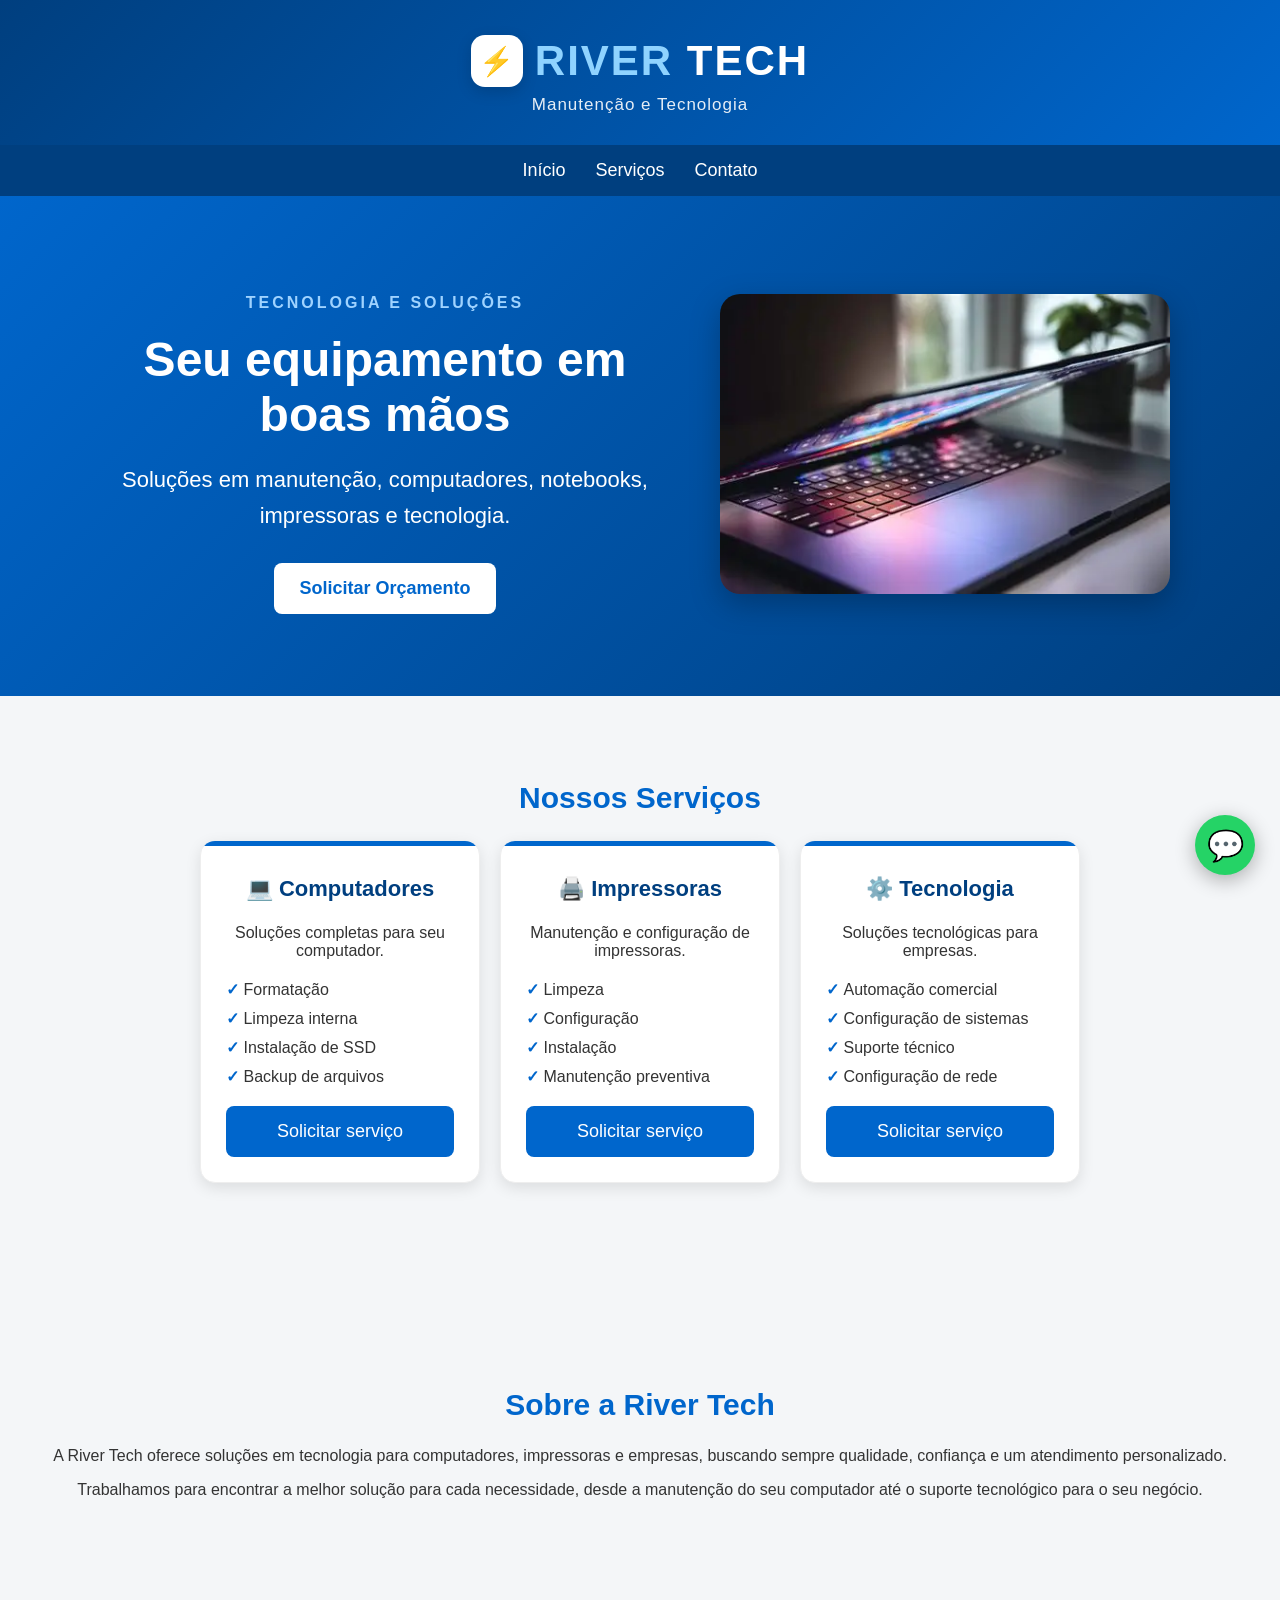
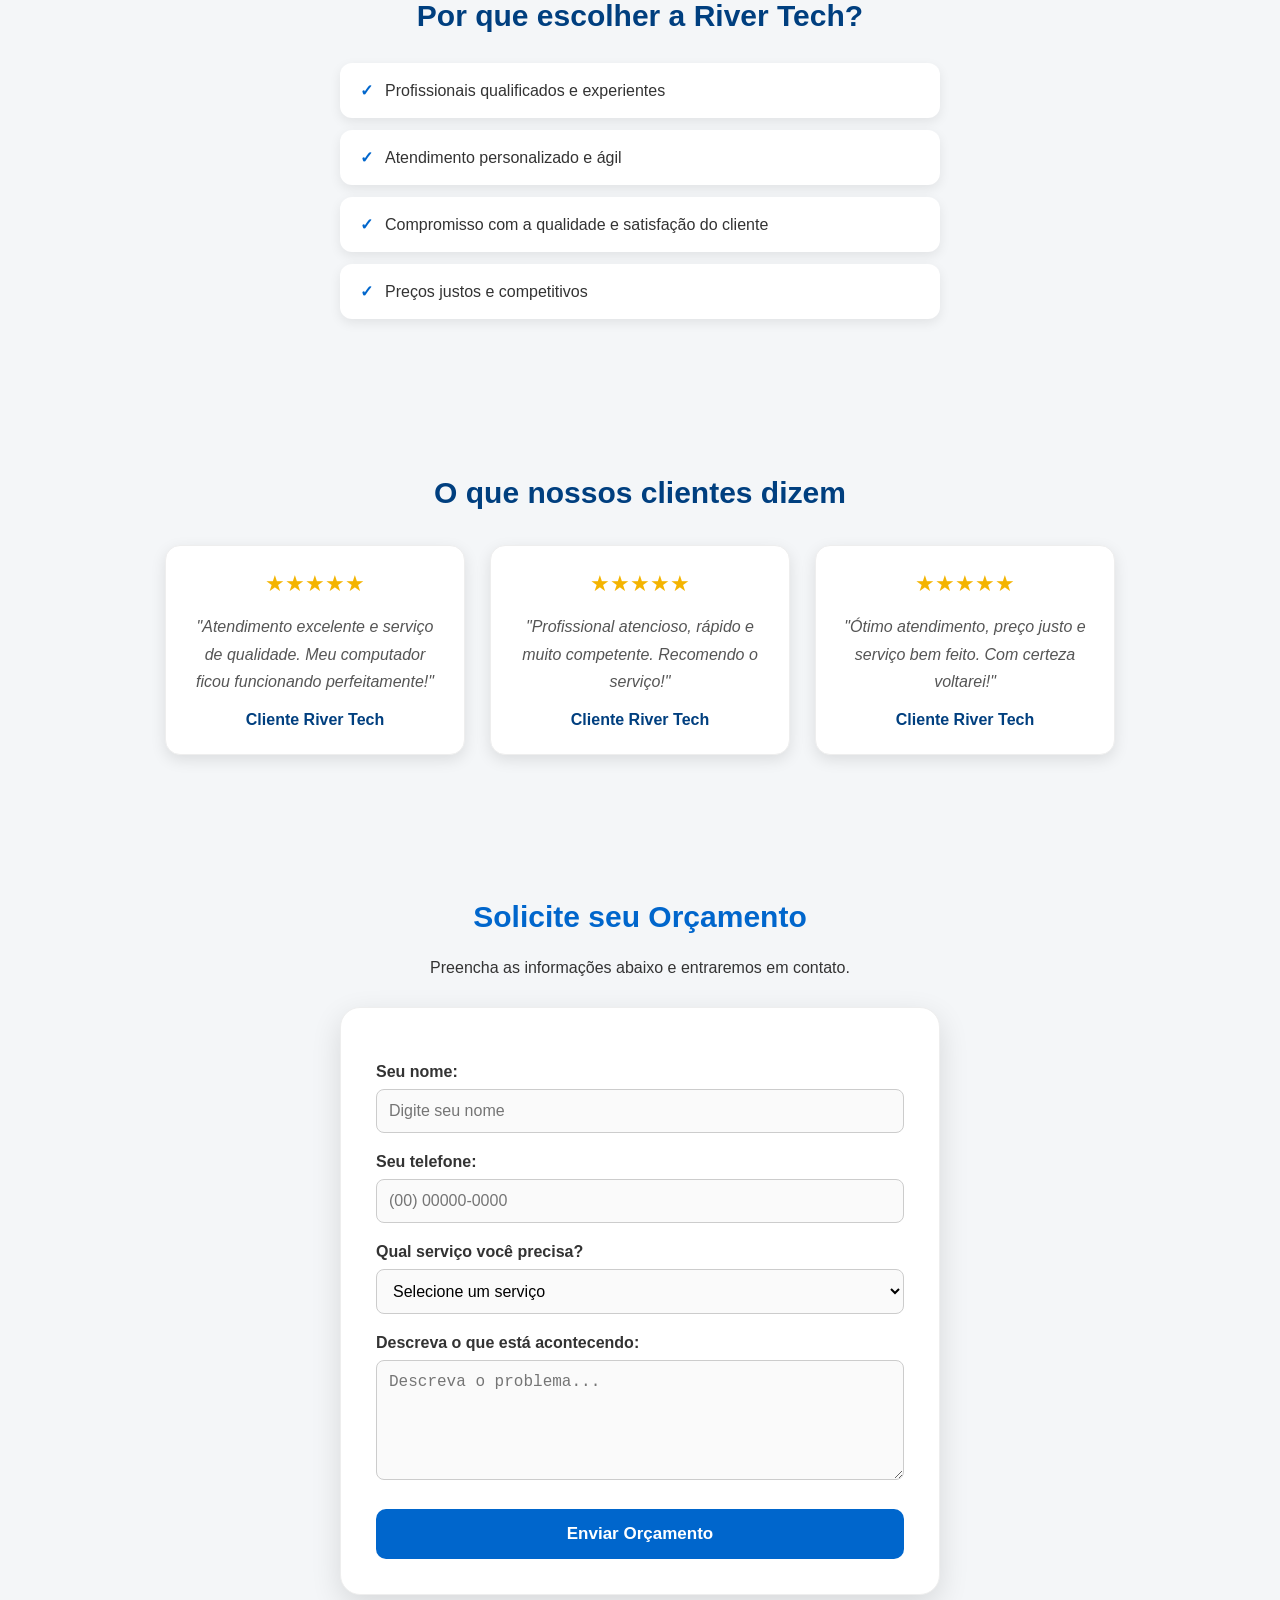
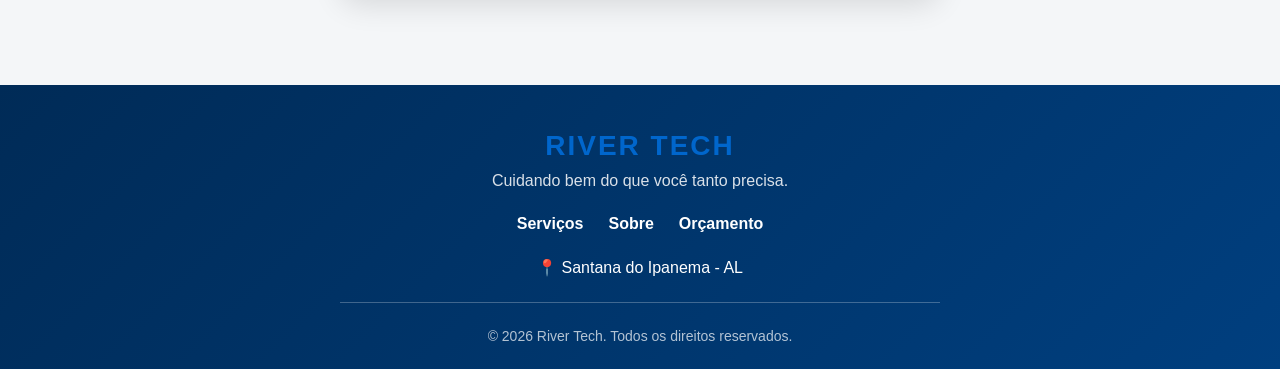
==== commit 5b6c994e: "novas atualizações" ====
--- a/index.html
+++ b/index.html
@@ -10,9 +10,38 @@
         content="width=device-width, initial-scale=1.0"
     >
 
-    <title>River Tech</title>
-
-    <link rel="stylesheet" href="style.css">
+    <title>
+    River Tech | Manutenção de Computadores e Tecnologia
+</title>
+
+<meta
+    name="description"
+    content="River Tech: manutenção de computadores e impressoras, soluções em tecnologia e automação comercial em Santana do Ipanema - AL."
+>
+<!-- COMPARTILHAMENTO EM REDES SOCIAIS -->
+
+<meta property="og:type" content="website">
+
+<meta property="og:title"
+      content="River Tech | Manutenção e Tecnologia">
+
+<meta property="og:description"
+      content="Soluções em computadores, impressoras e tecnologia em Santana do Ipanema - AL.">
+
+<meta property="og:site_name"
+      content="River Tech">
+
+<meta
+    name="keywords"
+    content="manutenção de computadores, manutenção de impressoras, tecnologia, automação comercial, River Tech, Santana do Ipanema, Alagoas"
+>
+
+<meta
+    name="author"
+    content="River Tech"
+>
+
+<link rel="stylesheet" href="style.css">
 
 </head>
 
@@ -26,11 +55,21 @@
 
     <header>
 
-        <h1>RIVER TECH</h1>
-
-        <p>Manutenção e Tecnologia</p>
-
-    </header>
+    <div class="logo-river">
+
+        <div class="logo-icone">
+            ⚡
+        </div>
+
+        <h1>
+            <span>RIVER</span> TECH
+        </h1>
+
+    </div>
+
+    <p>Manutenção e Tecnologia</p>
+
+</header>
 
 
     <!-- =========================
@@ -268,12 +307,107 @@
 
         </section>
 
+<!-- SOBRE A RIVER TECH -->
+
+<section id="sobre" class="animar"></section>
+
+    <h2>Sobre a River Tech</h2>
+
+    <p>
+        A River Tech oferece soluções em tecnologia para computadores,
+        impressoras e empresas, buscando sempre qualidade, confiança
+        e um atendimento personalizado.
+    </p>
+
+    <p>
+        Trabalhamos para encontrar a melhor solução para cada necessidade,
+        desde a manutenção do seu computador até o suporte tecnológico
+        para o seu negócio.
+    </p>
+
+</section>
+
+
+<!-- POR QUE ESCOLHER A RIVER TECH -->
+
+<section id="diferenciais" class="animar">
+    
+    <h2>Por que escolher a River Tech?</h2>
+
+    <ul>
+        <li>Profissionais qualificados e experientes</li>
+        <li>Atendimento personalizado e ágil</li>
+        <li>Compromisso com a qualidade e satisfação do cliente</li>
+        <li>Preços justos e competitivos</li>
+    </ul>    
+
+</section>
+<!-- DEPOIMENTOS -->
+
+<section id="depoimentos" class="animar">
+
+    <h2>O que nossos clientes dizem</h2>
+
+    <div class="depoimentos-container">
+
+
+        <div class="depoimento">
+
+            <div class="estrelas">
+                ★★★★★
+            </div>
+
+            <p>
+                "Atendimento excelente e serviço de qualidade.
+                Meu computador ficou funcionando perfeitamente!"
+            </p>
+
+            <strong>Cliente River Tech</strong>
+
+        </div>
+
+
+        <div class="depoimento">
+
+            <div class="estrelas">
+                ★★★★★
+            </div>
+
+            <p>
+                "Profissional atencioso, rápido e muito competente.
+                Recomendo o serviço!"
+            </p>
+
+            <strong>Cliente River Tech</strong>
+
+        </div>
+
+
+        <div class="depoimento">
+
+            <div class="estrelas">
+                ★★★★★
+            </div>
+
+            <p>
+                "Ótimo atendimento, preço justo e serviço bem feito.
+                Com certeza voltarei!"
+            </p>
+
+            <strong>Cliente River Tech</strong>
+
+        </div>
+
+
+    </div>
+
+</section>
 
         <!-- =========================
              FORMULÁRIO DE ORÇAMENTO
         ========================== -->
 
-        <section id="contato">
+        <section id="contato" class="animar">
 
 
             <h2>
@@ -430,13 +564,41 @@
 
     <footer>
 
-        <p>
-
-            © 2026 - River Tech
-
-        </p>
-
-    </footer>
+    <h2>RIVER TECH</h2>
+
+    <p class="slogan">
+        Cuidando bem do que você tanto precisa.
+    </p>
+
+    <div class="footer-links">
+
+        <a href="#servicos">
+            Serviços
+        </a>
+
+        <a href="#sobre">
+            Sobre
+        </a>
+
+        <a href="#contato">
+            Orçamento
+        </a>
+
+    </div>
+
+    <p class="localizacao">
+        📍 Santana do Ipanema - AL
+    </p>
+
+    <div class="linha-footer"></div>
+
+    <p class="copyright">
+
+        © 2026 River Tech. Todos os direitos reservados.
+
+    </p>
+
+</footer>
 
 
     <!-- JAVASCRIPT -->
--- a/style.css
+++ b/style.css
@@ -1,19 +1,35 @@
 /* =========================
-   CONFIGURAÇÕES GERAIS
+   AJUSTE GERAL DO SITE
 ========================= */
 
 * {
     box-sizing: border-box;
 }
 
-
 html {
     scroll-behavior: smooth;
 }
 
-
 body {
     margin: 0;
+    overflow-x: hidden;
+}
+/* =========================
+   CONFIGURAÇÕES GERAIS
+========================= */
+
+* {
+    box-sizing: border-box;
+}
+
+
+html {
+    scroll-behavior: smooth;
+}
+
+
+body {
+    margin: 0;
 
     font-family: Arial, sans-serif;
 
@@ -29,13 +45,63 @@
    CABEÇALHO
 ========================= */
 
+/* =========================
+   CABEÇALHO
+========================= */
+
 header {
 
-    background-color: #0066cc;
+    background: linear-gradient(
+        135deg,
+        #003f7f,
+        #0066cc
+    );
 
     color: white;
 
-    padding: 40px 20px;
+    padding: 35px 20px 30px;
+
+    position: relative;
+
+    overflow: hidden;
+
+}
+
+
+.logo-river {
+
+    display: flex;
+
+    align-items: center;
+
+    justify-content: center;
+
+    gap: 12px;
+
+}
+
+
+.logo-icone {
+
+    width: 52px;
+
+    height: 52px;
+
+    display: flex;
+
+    align-items: center;
+
+    justify-content: center;
+
+    background-color: white;
+
+    color: #0066cc;
+
+    font-size: 28px;
+
+    border-radius: 14px;
+
+    box-shadow: 0 5px 15px rgba(0,0,0,0.15);
 
 }
 
@@ -44,14 +110,29 @@
 
     margin: 0;
 
-    font-size: 40px;
+    font-size: 42px;
+
+    letter-spacing: 2px;
+
+}
+
+
+header h1 span {
+
+    color: #8fd3ff;
 
 }
 
 
 header p {
 
-    font-size: 18px;
+    margin: 8px 0 0;
+
+    font-size: 17px;
+
+    letter-spacing: 1px;
+
+    opacity: 0.9;
 
 }
 
@@ -340,14 +421,39 @@
 
     padding: 25px;
 
-    border-radius: 10px;
+    border-radius: 15px;
+
+    border: 1px solid #eee;
 
     box-shadow: 0 5px 15px rgba(0,0,0,0.1);
 
-    transition: 0.3s;
+    transition:
+        transform 0.3s ease,
+        box-shadow 0.3s ease;
 
     cursor: pointer;
 
+    position: relative;
+
+    overflow: hidden;
+
+}
+.card::before {
+
+    content: "";
+
+    position: absolute;
+
+    top: 0;
+
+    left: 0;
+
+    width: 100%;
+
+    height: 5px;
+
+    background-color: #0066cc;
+
 }
 .card:hover {
 
@@ -356,6 +462,17 @@
     box-shadow: 0 15px 30px rgba(0,0,0,0.2);
 
 }
+.card h3 {
+
+    color: #003f7f;
+    font-size: 22px;
+    margin-top: 10px;
+
+}
+.card button {
+    width: 100%;
+}
+
 /* =========================
    LISTA DE SERVIÇOS
 ========================= */
@@ -402,13 +519,15 @@
 
     margin: 30px auto;
 
-    padding: 30px;
-
-    border-radius: 15px;
+    padding: 35px;
+
+    border-radius: 20px;
 
     text-align: left;
 
-    box-shadow: 0 5px 15px rgba(0,0,0,0.1);
+    box-shadow: 0 10px 30px rgba(0,0,0,0.12);
+    
+    border: 1px solid #eee;
 
 }
 
@@ -430,6 +549,12 @@
 form select,
 form textarea {
 
+    background-color: #fafafa;
+
+    transition:
+    border-color 0.3s ease,
+    box-shadow 0.3s ease;
+
     width: 100%;
 
     padding: 12px;
@@ -441,6 +566,19 @@
     border-radius: 8px;
 
 }
+form input:focus,
+form select:focus,
+form textarea:focus {
+
+    outline: none;
+
+    border-color: #0066cc;
+
+    box-shadow: 0 0 0 3px rgba(0,102,204,0.12);
+
+    background-color: white;
+
+}
 
 
 form textarea {
@@ -460,7 +598,56 @@
 
 }
 
-
+/* =========================
+   BOTÃO DO FORMULÁRIO
+========================= */
+
+form button {
+
+    width: 100%;
+
+    margin-top: 25px;
+
+    padding: 15px;
+
+    font-size: 17px;
+
+    font-weight: bold;
+
+    border: none;
+
+    border-radius: 10px;
+
+    background-color: #0066cc;
+
+    color: white;
+
+    cursor: pointer;
+
+    transition:
+        transform 0.3s ease,
+        background-color 0.3s ease,
+        box-shadow 0.3s ease;
+
+}
+
+
+form button:hover {
+
+    background-color: #004d99;
+
+    transform: translateY(-3px);
+
+    box-shadow: 0 8px 20px rgba(0,102,204,0.25);
+
+}
+
+
+form button:active {
+
+    transform: translateY(0);
+
+}
 /* =========================
    RESULTADO DO FORMULÁRIO
 ========================= */
@@ -484,13 +671,104 @@
 
 footer {
 
-    background-color: #003f7f;
+    background: linear-gradient(
+        135deg,
+        #002b57,
+        #003f7f
+    );
 
     color: white;
 
-    padding: 20px;
-
-}
+    padding: 45px 20px 25px;
+
+}
+
+
+footer h2 {
+
+    margin: 0;
+
+    font-size: 28px;
+
+    letter-spacing: 2px;
+
+}
+
+
+.slogan {
+
+    margin: 10px 0 25px;
+
+    opacity: 0.85;
+
+}
+
+
+.footer-links {
+
+    display: flex;
+
+    justify-content: center;
+
+    gap: 25px;
+
+    flex-wrap: wrap;
+
+}
+
+
+.footer-links a {
+
+    color: white;
+
+    text-decoration: none;
+
+    font-weight: bold;
+
+    transition: opacity 0.3s ease;
+
+}
+
+
+.footer-links a:hover {
+
+    opacity: 0.7;
+
+}
+
+
+.localizacao {
+
+    margin: 25px 0;
+
+}
+
+
+.linha-footer {
+
+    width: 80%;
+
+    max-width: 600px;
+
+    height: 1px;
+
+    background-color: rgba(255,255,255,0.25);
+
+    margin: 25px auto;
+
+}
+
+
+.copyright {
+
+    margin: 0;
+
+    font-size: 14px;
+
+    opacity: 0.7;
+
+}
+
 /* =========================
    ANIMAÇÕES
 ========================= */
@@ -603,6 +881,262 @@
 
 }
 /* =========================
+   SOBRE A RIVER TECH
+========================= */
+
+#sobre {
+
+    max-width: 900px;
+
+    margin: 0 auto;
+
+    text-align: center;
+
+}
+
+
+#sobre h2 {
+
+    color: #003f7f;
+
+    margin-bottom: 25px;
+
+}
+
+
+#sobre p {
+
+    max-width: 750px;
+
+    margin: 15px auto;
+
+    line-height: 1.8;
+
+    font-size: 17px;
+
+    color: #555;
+
+}
+
+
+/* =========================
+   DIFERENCIAIS
+========================= */
+
+#diferenciais {
+
+    max-width: 900px;
+
+    margin: 0 auto;
+
+    text-align: center;
+
+}
+
+
+#diferenciais h2 {
+
+    color: #003f7f;
+
+    margin-bottom: 30px;
+
+}
+
+
+#diferenciais ul {
+
+    list-style: none;
+
+    padding: 0;
+
+    max-width: 600px;
+
+    margin: 0 auto;
+
+}
+
+
+#diferenciais li {
+
+    background-color: white;
+
+    margin: 12px 0;
+
+    padding: 18px 20px;
+
+    border-radius: 12px;
+
+    box-shadow: 0 4px 12px rgba(0,0,0,0.08);
+
+    text-align: left;
+
+    transition: transform 0.3s ease;
+
+}
+
+
+#diferenciais li::before {
+
+    content: "✓";
+
+    color: #0066cc;
+
+    font-weight: bold;
+
+    margin-right: 12px;
+
+}
+
+
+#diferenciais li:hover {
+
+    transform: translateX(8px);
+
+}
+
+/* =========================
+   DEPOIMENTOS
+========================= */
+
+#depoimentos {
+
+    max-width: 1100px;
+
+    margin: 0 auto;
+
+    text-align: center;
+
+}
+
+
+#depoimentos h2 {
+
+    color: #003f7f;
+
+    margin-bottom: 35px;
+
+}
+
+
+.depoimentos-container {
+
+    display: flex;
+
+    justify-content: center;
+
+    gap: 25px;
+
+    flex-wrap: wrap;
+
+}
+
+
+.depoimento {
+
+    background-color: white;
+
+    width: 300px;
+
+    padding: 25px;
+
+    border-radius: 15px;
+
+    box-shadow: 0 5px 15px rgba(0,0,0,0.1);
+
+    border: 1px solid #eee;
+
+    transition:
+        transform 0.3s ease,
+        box-shadow 0.3s ease;
+
+}
+
+
+.depoimento:hover {
+
+    transform: translateY(-8px);
+
+    box-shadow: 0 15px 30px rgba(0,0,0,0.15);
+
+}
+
+
+.estrelas {
+
+    color: #f4b400;
+
+    font-size: 22px;
+
+    margin-bottom: 15px;
+
+}
+
+
+.depoimento p {
+
+    line-height: 1.7;
+
+    color: #555;
+
+    font-style: italic;
+
+}
+
+
+.depoimento strong {
+
+    color: #003f7f;
+
+}
+/* =========================
+   ACESSIBILIDADE
+========================= */
+
+button:focus-visible,
+a:focus-visible,
+input:focus-visible,
+select:focus-visible,
+textarea:focus-visible {
+
+    outline: 3px solid #0066cc;
+
+    outline-offset: 3px;
+
+}
+
+
+/* =========================
+   EFEITOS DO MENU
+========================= */
+
+nav a {
+
+    transition:
+        color 0.3s ease,
+        background-color 0.3s ease;
+
+}
+
+nav a:hover {
+
+    background-color: rgba(255,255,255,0.1);
+
+}
+
+
+/* =========================
+   MELHORIA PARA CELULAR
+========================= */
+
+button,
+a {
+
+    -webkit-tap-highlight-color: transparent;
+
+}
+
+
+/* =========================
    RESPONSIVIDADE - CELULAR
 ========================= */
 
@@ -849,5 +1383,23 @@
     font-size: 26px;
 
 }
+/* DEPOIMENTOS */
+
+.depoimentos-container {
+
+    flex-direction: column;
+
+    align-items: center;
+
+}
+
+
+.depoimento {
+
+    width: 100%;
+
+    max-width: 400px;
+
+}
 
 }
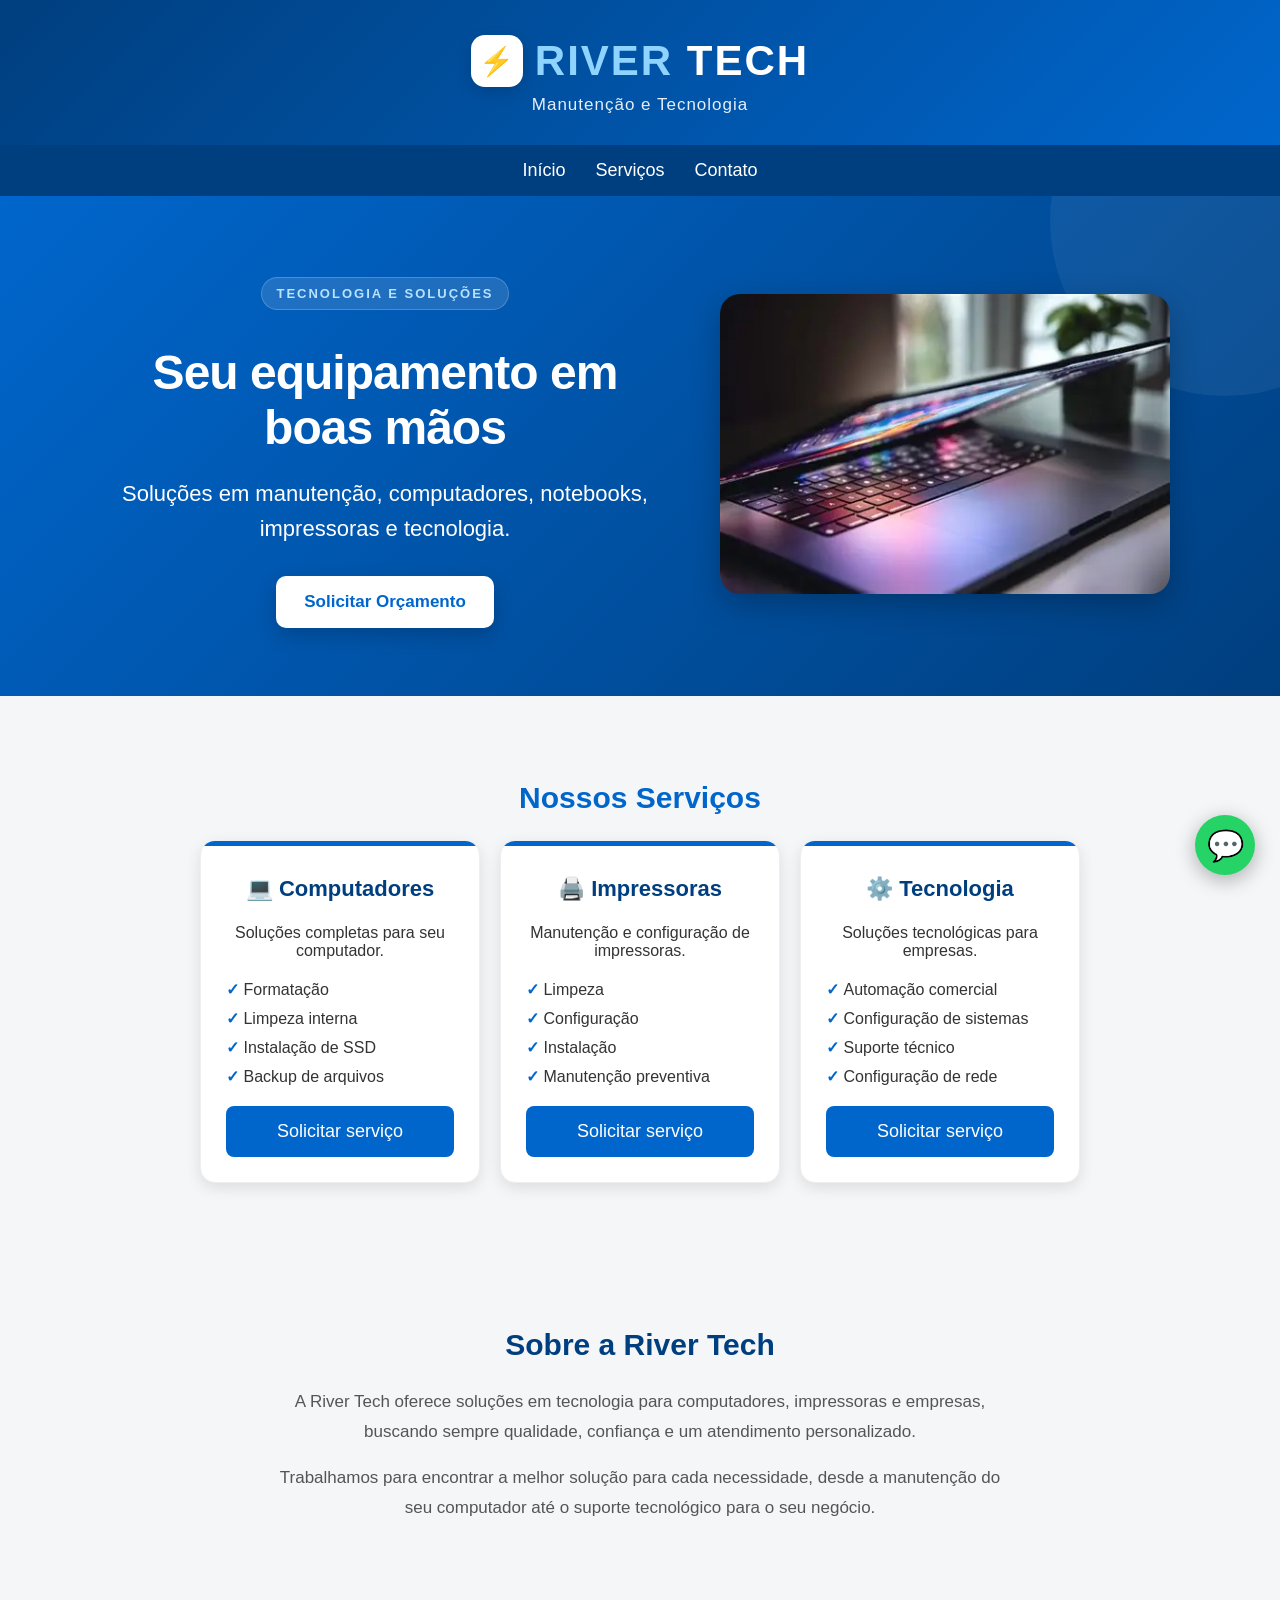
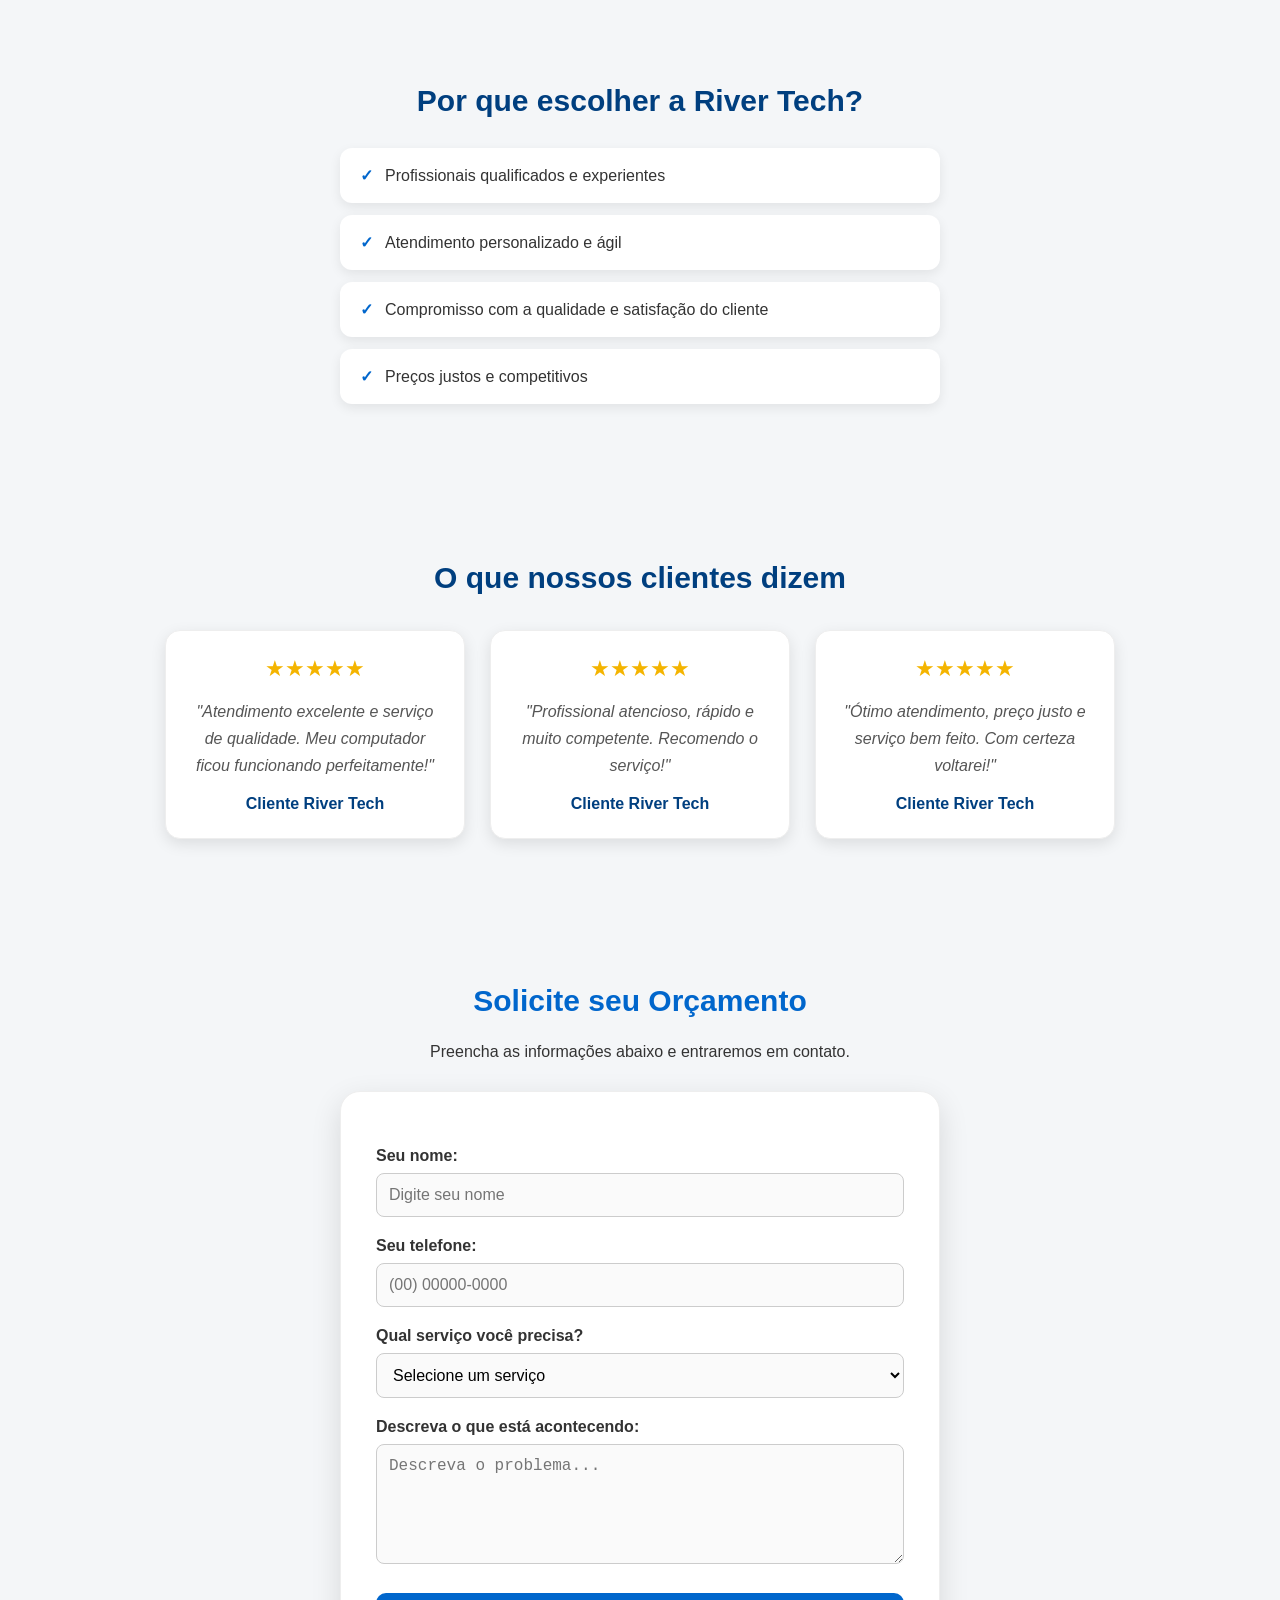
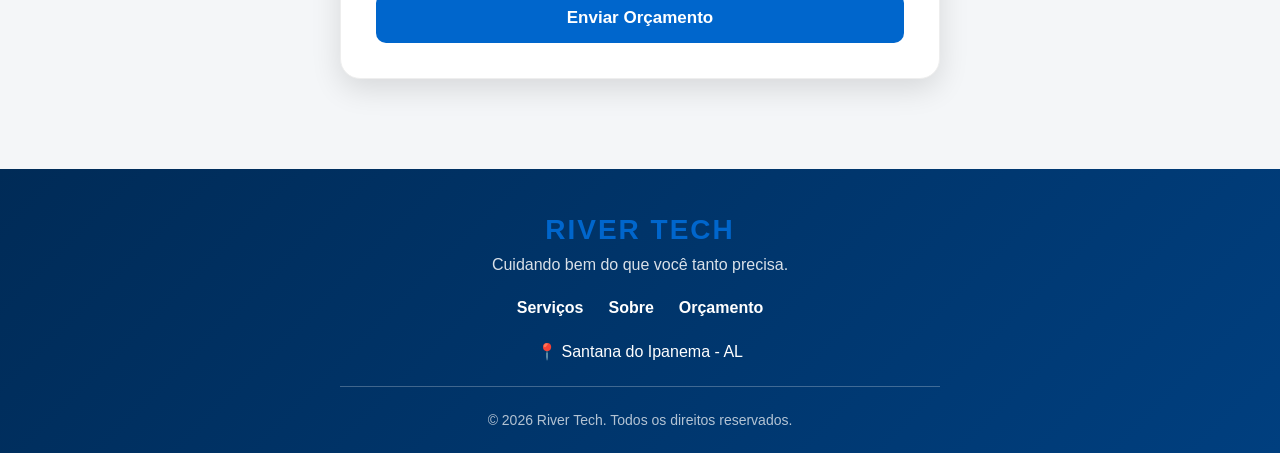
==== commit 01aebc8a: "adicionei sitemap e verificação do Google" ====
--- a/index.html
+++ b/index.html
@@ -309,7 +309,7 @@
 
 <!-- SOBRE A RIVER TECH -->
 
-<section id="sobre" class="animar"></section>
+<section id="sobre" class="animar">
 
     <h2>Sobre a River Tech</h2>
 
--- a/style.css
+++ b/style.css
@@ -239,6 +239,29 @@
 
     padding: 60px 20px;
 
+    position: relative;
+
+    overflow: hidden;
+
+}
+.hero::before {
+
+    content: "";
+
+    position: absolute;
+
+    width: 350px;
+
+    height: 350px;
+
+    border-radius: 50%;
+
+    background-color: rgba(255,255,255,0.06);
+
+    top: -150px;
+
+    right: -120px;
+
 }
 
 
@@ -256,6 +279,10 @@
 
     gap: 60px;
 
+    position:relative;
+
+    z-index: 1;
+
 }
 
 
@@ -264,17 +291,80 @@
     max-width: 550px;
 
 }
-
+/* =========================
+   BOTÃO DO HERO
+========================= */
+
+.hero button {
+
+    background-color: white;
+
+    color: #0066cc;
+
+    border: none;
+
+    padding: 16px 28px;
+
+    border-radius: 10px;
+
+    font-size: 17px;
+
+    font-weight: bold;
+
+    cursor: pointer;
+
+    box-shadow: 0 8px 20px rgba(0,0,0,0.18);
+
+    transition:
+        transform 0.3s ease,
+        box-shadow 0.3s ease,
+        background-color 0.3s ease;
+
+}
+
+
+.hero button:hover {
+
+    background-color: #f2f8ff;
+
+    transform: translateY(-4px);
+
+    box-shadow: 0 12px 25px rgba(0,0,0,0.25);
+
+}
+
+
+.hero button:active {
+
+    transform: translateY(-1px);
+
+}
 
 /* TEXTO PEQUENO */
 
 .destaque {
 
-    color: #9fd3ff;
+    display: inline-block;
+
+    color: #b8e2ff;
 
     font-weight: bold;
 
-    letter-spacing: 3px;
+    font-size: 13px;
+
+    letter-spacing: 2px;
+
+    text-transform: uppercase;
+
+    padding: 8px 14px;
+
+    margin-bottom: 15px;
+
+    border-radius: 20px;
+
+    background-color: rgba(255,255,255,0.12);
+
+    border: 1px solid rgba(255,255,255,0.2);
 
 }
 
@@ -289,6 +379,12 @@
 
     margin: 20px 0;
 
+    font-weight: 700;
+
+    line-height: 1.15;
+
+    letter-spacing: -1px;
+
 }
 
 
@@ -318,6 +414,8 @@
     border-radius: 20px;
 
     box-shadow: 0 10px 30px rgba(0,0,0,0.25);
+
+    animation: flutuarImagem 4s ease-in-out 1.2s infinite;
 
 }
 
@@ -821,7 +919,7 @@
 
 .hero-texto-area {
 
-    animation: aparecerTexto 3s ease-out;
+    animation: aparecerTexto 1.2s ease-out;
 
 }
 
@@ -833,6 +931,26 @@
     animation: aparecerImagem 1.2s ease-out;
 
 }
+/* FLUTUAÇÃO DA IMAGEM */
+
+@keyframes flutuarImagem {
+
+    0%,
+    100% {
+
+        transform: translateY(0);
+
+    }
+
+    50% {
+
+        transform: translateY(-12px);
+
+    }
+
+}
+
+
 /* =========================
    ANIMAÇÃO AO ROLAR A PÁGINA
 ========================= */
@@ -1134,7 +1252,54 @@
     -webkit-tap-highlight-color: transparent;
 
 }
-
+/* =========================
+   ANIMAÇÃO DO WHATSAPP
+========================= */
+
+@keyframes pulsarWhatsApp {
+
+    0%,
+    100% {
+
+        transform: scale(1);
+
+    }
+
+    50% {
+
+        transform: scale(1.08);
+
+    }
+
+}
+
+
+.whatsapp-flutuante {
+
+    animation: pulsarWhatsApp 2.5s ease-in-out infinite;
+
+}
+/* =========================
+   REDUZIR ANIMAÇÕES
+========================= */
+
+@media (prefers-reduced-motion: reduce) {
+
+    *,
+    *::before,
+    *::after {
+
+        animation-duration: 0.01ms !important;
+
+        animation-iteration-count: 1 !important;
+
+        transition-duration: 0.01ms !important;
+
+        scroll-behavior: auto !important;
+
+    }
+
+}
 
 /* =========================
    RESPONSIVIDADE - CELULAR
@@ -1402,4 +1567,17 @@
 
 }
 
+}
+/* =========================
+   ANIMAÇÃO INICIAL DO HERO
+========================= */
+
+.hero-texto-area {
+    opacity: 0;
+    animation: aparecerTexto 5s linear 0s 1 normal forwards !important;
+}
+
+.hero-imagem {
+    opacity: 0;
+    animation: aparecerImagem 5s linear 0s 1 normal forwards !important;
 }
